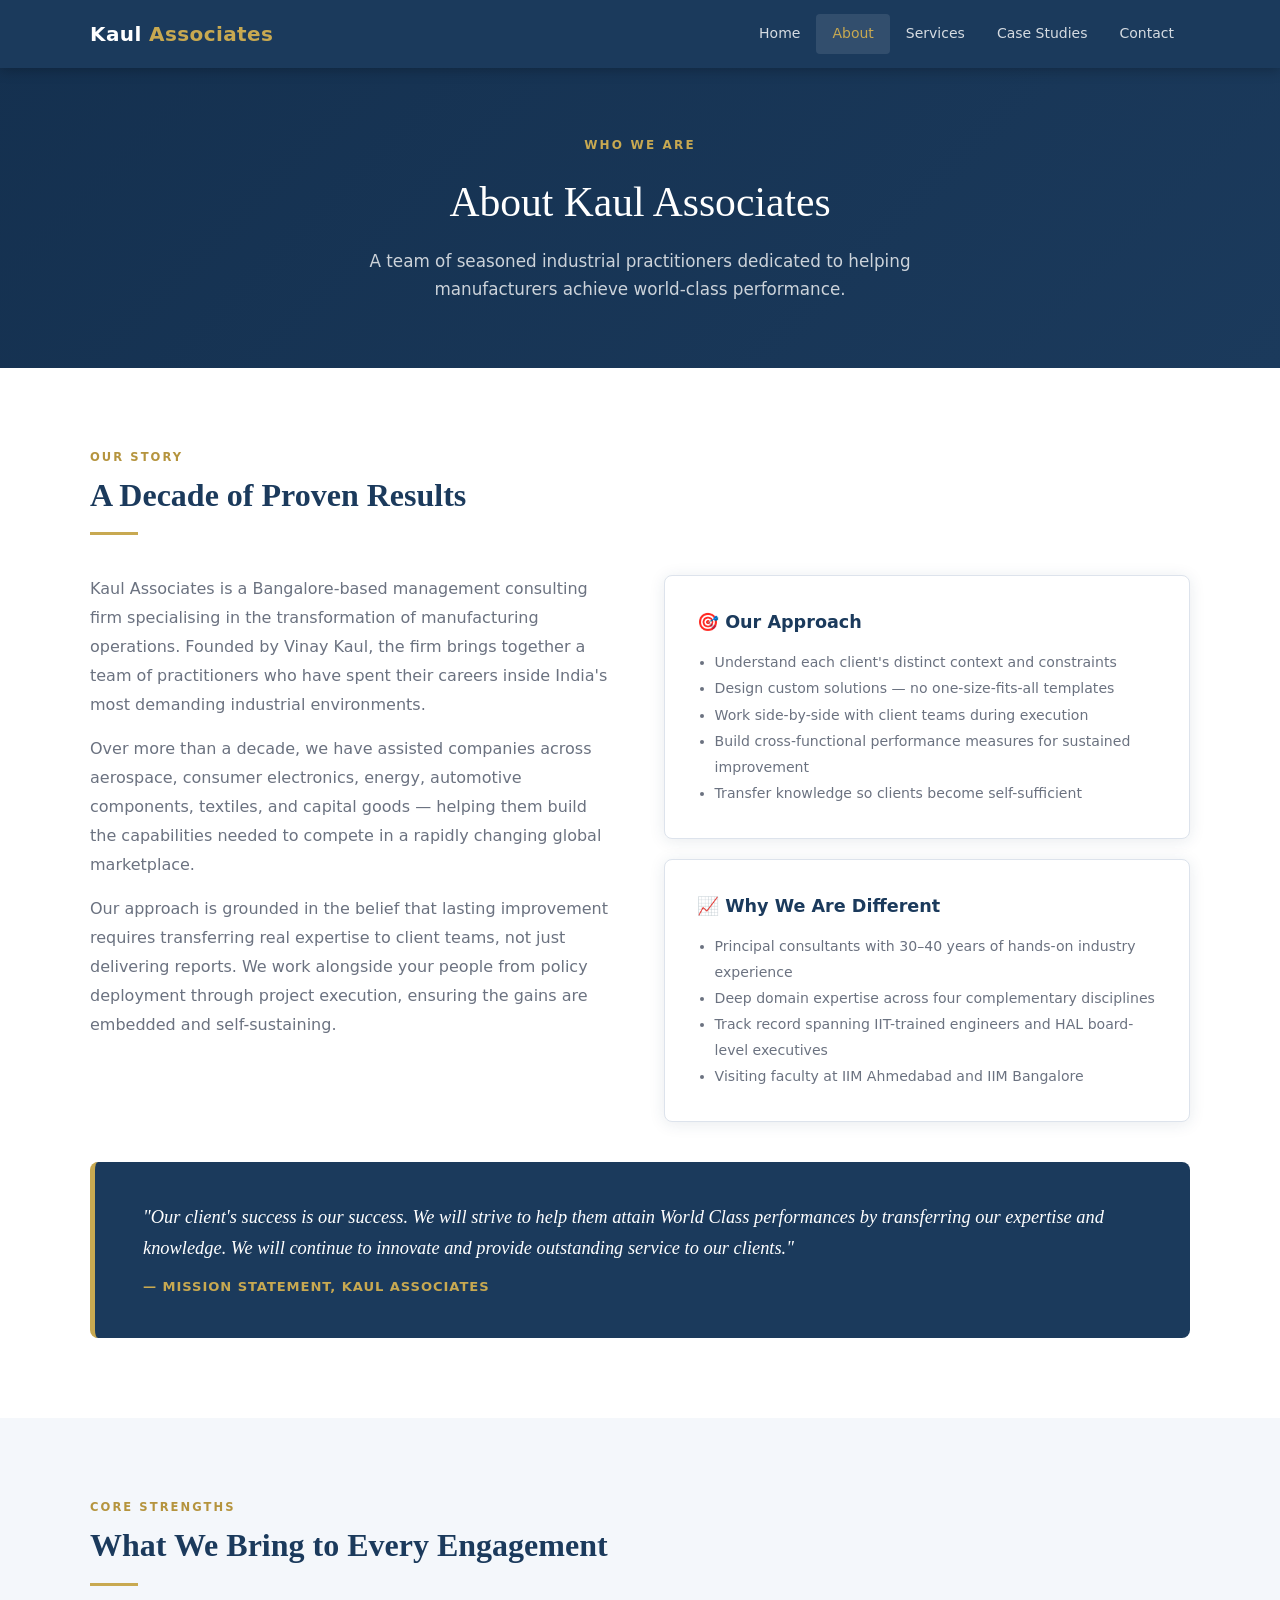
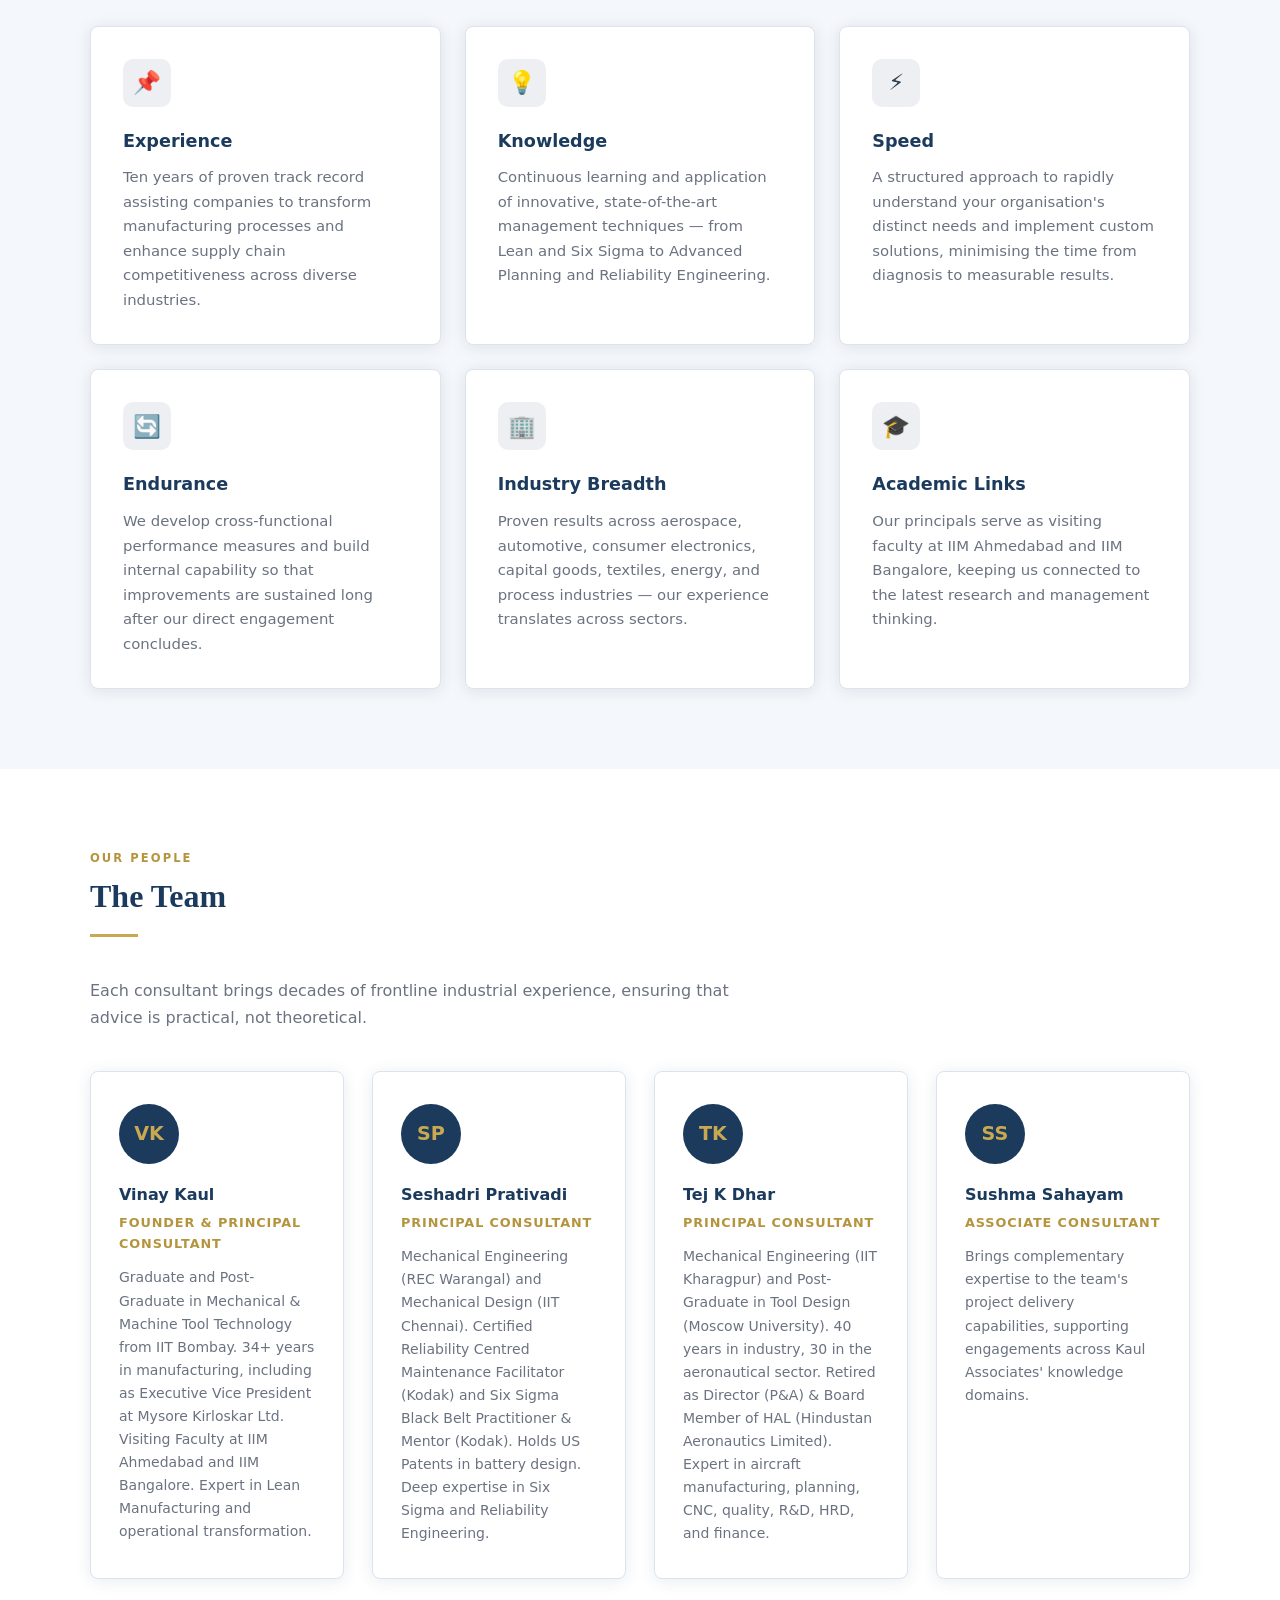
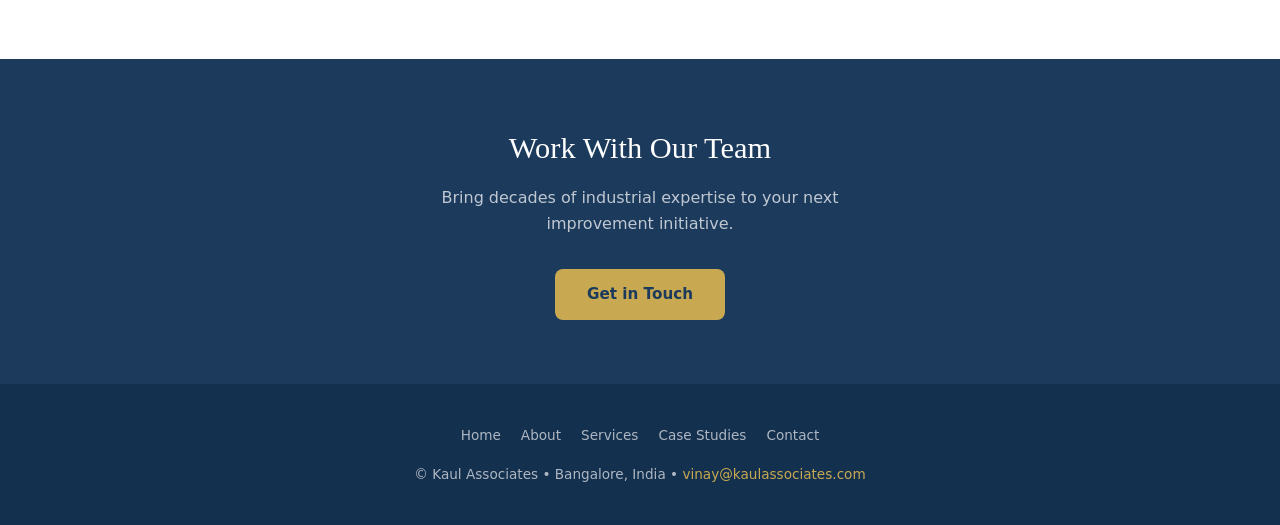
==== about.html @ b711126c "Initial" ====
<!DOCTYPE html>
<html lang="en">
<head>
  <meta charset="UTF-8" />
  <meta name="viewport" content="width=device-width, initial-scale=1.0" />
  <title>About – Kaul Associates</title>
  <link rel="stylesheet" href="style.css" />
</head>
<body>

<nav>
  <div class="nav-inner">
    <a class="nav-brand" href="index.html">Kaul <span>Associates</span></a>
    <button class="nav-toggle" onclick="this.nextElementSibling.classList.toggle('open')" aria-label="Menu">
      <span></span><span></span><span></span>
    </button>
    <ul class="nav-links">
      <li><a href="index.html">Home</a></li>
      <li><a href="about.html" class="active">About</a></li>
      <li><a href="services.html">Services</a></li>
      <li><a href="case-studies.html">Case Studies</a></li>
      <li><a href="contact.html">Contact</a></li>
    </ul>
  </div>
</nav>

<div class="page-header">
  <div class="page-header-inner">
    <p class="eyebrow">Who We Are</p>
    <h1>About Kaul Associates</h1>
    <p>A team of seasoned industrial practitioners dedicated to helping manufacturers achieve world-class performance.</p>
  </div>
</div>

<!-- Company Overview -->
<section class="section">
  <div class="container">
    <p class="section-label">Our Story</p>
    <h2 class="section-title">A Decade of Proven Results</h2>
    <div class="divider"></div>

    <div style="display:grid;grid-template-columns:1fr 1fr;gap:3rem;align-items:start;">
      <div>
        <p style="color:var(--muted);line-height:1.8;margin-bottom:1rem;">
          Kaul Associates is a Bangalore-based management consulting firm specialising in the transformation of manufacturing operations. Founded by Vinay Kaul, the firm brings together a team of practitioners who have spent their careers inside India's most demanding industrial environments.
        </p>
        <p style="color:var(--muted);line-height:1.8;margin-bottom:1rem;">
          Over more than a decade, we have assisted companies across aerospace, consumer electronics, energy, automotive components, textiles, and capital goods — helping them build the capabilities needed to compete in a rapidly changing global marketplace.
        </p>
        <p style="color:var(--muted);line-height:1.8;">
          Our approach is grounded in the belief that lasting improvement requires transferring real expertise to client teams, not just delivering reports. We work alongside your people from policy deployment through project execution, ensuring the gains are embedded and self-sustaining.
        </p>
      </div>
      <div>
        <div class="card" style="margin-bottom:1.25rem;">
          <h3>&#127919; Our Approach</h3>
          <ul>
            <li>Understand each client's distinct context and constraints</li>
            <li>Design custom solutions — no one-size-fits-all templates</li>
            <li>Work side-by-side with client teams during execution</li>
            <li>Build cross-functional performance measures for sustained improvement</li>
            <li>Transfer knowledge so clients become self-sufficient</li>
          </ul>
        </div>
        <div class="card">
          <h3>&#128200; Why We Are Different</h3>
          <ul>
            <li>Principal consultants with 30–40 years of hands-on industry experience</li>
            <li>Deep domain expertise across four complementary disciplines</li>
            <li>Track record spanning IIT-trained engineers and HAL board-level executives</li>
            <li>Visiting faculty at IIM Ahmedabad and IIM Bangalore</li>
          </ul>
        </div>
      </div>
    </div>

    <div class="mission-block">
      <p>"Our client's success is our success. We will strive to help them attain World Class performances by transferring our expertise and knowledge. We will continue to innovate and provide outstanding service to our clients."</p>
      <cite>— Mission Statement, Kaul Associates</cite>
    </div>
  </div>
</section>

<!-- Capabilities -->
<section class="section section-alt">
  <div class="container">
    <p class="section-label">Core Strengths</p>
    <h2 class="section-title">What We Bring to Every Engagement</h2>
    <div class="divider"></div>

    <div class="card-grid card-grid-3">
      <div class="card">
        <div class="card-icon">&#128204;</div>
        <h3>Experience</h3>
        <p>Ten years of proven track record assisting companies to transform manufacturing processes and enhance supply chain competitiveness across diverse industries.</p>
      </div>
      <div class="card">
        <div class="card-icon">&#128161;</div>
        <h3>Knowledge</h3>
        <p>Continuous learning and application of innovative, state-of-the-art management techniques — from Lean and Six Sigma to Advanced Planning and Reliability Engineering.</p>
      </div>
      <div class="card">
        <div class="card-icon">&#9889;</div>
        <h3>Speed</h3>
        <p>A structured approach to rapidly understand your organisation's distinct needs and implement custom solutions, minimising the time from diagnosis to measurable results.</p>
      </div>
      <div class="card">
        <div class="card-icon">&#128260;</div>
        <h3>Endurance</h3>
        <p>We develop cross-functional performance measures and build internal capability so that improvements are sustained long after our direct engagement concludes.</p>
      </div>
      <div class="card">
        <div class="card-icon">&#127970;</div>
        <h3>Industry Breadth</h3>
        <p>Proven results across aerospace, automotive, consumer electronics, capital goods, textiles, energy, and process industries — our experience translates across sectors.</p>
      </div>
      <div class="card">
        <div class="card-icon">&#127891;</div>
        <h3>Academic Links</h3>
        <p>Our principals serve as visiting faculty at IIM Ahmedabad and IIM Bangalore, keeping us connected to the latest research and management thinking.</p>
      </div>
    </div>
  </div>
</section>

<!-- Team -->
<section class="section">
  <div class="container">
    <p class="section-label">Our People</p>
    <h2 class="section-title">The Team</h2>
    <div class="divider"></div>
    <p class="section-intro">Each consultant brings decades of frontline industrial experience, ensuring that advice is practical, not theoretical.</p>

    <div class="team-grid">

      <div class="team-card">
        <div class="initials">VK</div>
        <h3>Vinay Kaul</h3>
        <p class="role">Founder &amp; Principal Consultant</p>
        <p>Graduate and Post-Graduate in Mechanical &amp; Machine Tool Technology from IIT Bombay. 34+ years in manufacturing, including as Executive Vice President at Mysore Kirloskar Ltd. Visiting Faculty at IIM Ahmedabad and IIM Bangalore. Expert in Lean Manufacturing and operational transformation.</p>
      </div>

      <div class="team-card">
        <div class="initials">SP</div>
        <h3>Seshadri Prativadi</h3>
        <p class="role">Principal Consultant</p>
        <p>Mechanical Engineering (REC Warangal) and Mechanical Design (IIT Chennai). Certified Reliability Centred Maintenance Facilitator (Kodak) and Six Sigma Black Belt Practitioner &amp; Mentor (Kodak). Holds US Patents in battery design. Deep expertise in Six Sigma and Reliability Engineering.</p>
      </div>

      <div class="team-card">
        <div class="initials">TK</div>
        <h3>Tej K Dhar</h3>
        <p class="role">Principal Consultant</p>
        <p>Mechanical Engineering (IIT Kharagpur) and Post-Graduate in Tool Design (Moscow University). 40 years in industry, 30 in the aeronautical sector. Retired as Director (P&A) &amp; Board Member of HAL (Hindustan Aeronautics Limited). Expert in aircraft manufacturing, planning, CNC, quality, R&D, HRD, and finance.</p>
      </div>

      <div class="team-card">
        <div class="initials">SS</div>
        <h3>Sushma Sahayam</h3>
        <p class="role">Associate Consultant</p>
        <p>Brings complementary expertise to the team's project delivery capabilities, supporting engagements across Kaul Associates' knowledge domains.</p>
      </div>

    </div>
  </div>
</section>

<!-- CTA -->
<section style="background:var(--navy);padding:4rem 2rem;text-align:center;">
  <div class="container">
    <h2 style="font-family:var(--serif);font-size:1.9rem;color:var(--white);font-weight:400;margin-bottom:.75rem;">Work With Our Team</h2>
    <p style="color:rgba(255,255,255,.72);font-size:1rem;max-width:480px;margin:0 auto 2rem;">Bring decades of industrial expertise to your next improvement initiative.</p>
    <a class="btn-primary" href="contact.html">Get in Touch</a>
  </div>
</section>

<footer>
  <ul class="footer-links">
    <li><a href="index.html">Home</a></li>
    <li><a href="about.html">About</a></li>
    <li><a href="services.html">Services</a></li>
    <li><a href="case-studies.html">Case Studies</a></li>
    <li><a href="contact.html">Contact</a></li>
  </ul>
  <p>&copy; Kaul Associates &bull; Bangalore, India &bull; <a href="mailto:vinay@kaulassociates.com">vinay@kaulassociates.com</a></p>
</footer>

</body>
</html>
---- style.css ----
/* ============================================================
   Kaul Associates – Shared Stylesheet
   ============================================================ */

*, *::before, *::after { box-sizing: border-box; margin: 0; padding: 0; }

:root {
  --navy:   #1B3A5C;
  --navy2:  #14304F;
  --gold:   #C8A951;
  --gold2:  #B5943E;
  --light:  #F4F7FB;
  --white:  #FFFFFF;
  --text:   #2C3E50;
  --muted:  #6B7280;
  --border: #DDE3EC;
  --radius: 8px;
  --shadow: 0 2px 16px rgba(27,58,92,.10);
  --font:   'Segoe UI', system-ui, -apple-system, sans-serif;
  --serif:  Georgia, 'Times New Roman', serif;
  --max:    1100px;
  --nav-h:  68px;
}

html { scroll-behavior: smooth; }

body {
  font-family: var(--font);
  color: var(--text);
  background: var(--white);
  line-height: 1.65;
  font-size: 16px;
}

/* ── Navigation ── */
nav {
  position: fixed; top: 0; left: 0; right: 0; z-index: 999;
  height: var(--nav-h);
  background: var(--navy);
  display: flex; align-items: center;
  padding: 0 2rem;
  box-shadow: 0 2px 12px rgba(0,0,0,.25);
}

.nav-inner {
  width: 100%; max-width: var(--max);
  margin: 0 auto;
  display: flex; align-items: center; justify-content: space-between;
}

.nav-brand {
  color: var(--white);
  font-size: 1.25rem;
  font-weight: 700;
  letter-spacing: .02em;
  text-decoration: none;
}

.nav-brand span { color: var(--gold); }

.nav-links {
  display: flex; gap: 0; list-style: none;
}

.nav-links a {
  display: block;
  padding: .5rem 1rem;
  color: rgba(255,255,255,.82);
  text-decoration: none;
  font-size: .875rem;
  font-weight: 500;
  border-radius: 4px;
  transition: color .15s, background .15s;
}

.nav-links a:hover,
.nav-links a.active {
  color: var(--white);
  background: rgba(255,255,255,.10);
}

.nav-links a.active { color: var(--gold); }

/* hamburger – mobile only */
.nav-toggle { display: none; background: none; border: none; cursor: pointer; padding: 4px; }
.nav-toggle span {
  display: block; width: 22px; height: 2px;
  background: var(--white); margin: 5px 0;
  transition: .2s;
}

/* ── Hero ── */
.hero {
  padding-top: var(--nav-h);
  background: linear-gradient(135deg, var(--navy2) 0%, var(--navy) 60%, #1f4a78 100%);
  color: var(--white);
  text-align: center;
}

.hero-inner {
  max-width: var(--max);
  margin: 0 auto;
  padding: 6rem 2rem 5rem;
}

.hero-eyebrow {
  font-size: .8rem;
  letter-spacing: .18em;
  text-transform: uppercase;
  color: var(--gold);
  font-weight: 600;
  margin-bottom: 1rem;
}

.hero h1 {
  font-family: var(--serif);
  font-size: clamp(2rem, 5vw, 3.2rem);
  font-weight: 400;
  line-height: 1.25;
  margin-bottom: 1.25rem;
  max-width: 760px;
  margin-left: auto; margin-right: auto;
}

.hero p {
  font-size: 1.1rem;
  color: rgba(255,255,255,.80);
  max-width: 600px;
  margin: 0 auto 2.5rem;
}

.btn-primary {
  display: inline-block;
  background: var(--gold);
  color: var(--navy);
  padding: .8rem 2rem;
  border-radius: var(--radius);
  font-weight: 700;
  text-decoration: none;
  font-size: .95rem;
  transition: background .15s, transform .1s;
}
.btn-primary:hover { background: var(--gold2); transform: translateY(-1px); }

.btn-outline {
  display: inline-block;
  border: 2px solid rgba(255,255,255,.55);
  color: var(--white);
  padding: .8rem 2rem;
  border-radius: var(--radius);
  font-weight: 600;
  text-decoration: none;
  font-size: .95rem;
  margin-left: .75rem;
  transition: border-color .15s, background .15s;
}
.btn-outline:hover { border-color: var(--white); background: rgba(255,255,255,.08); }

/* ── Page header (non-home pages) ── */
.page-header {
  padding-top: var(--nav-h);
  background: linear-gradient(135deg, var(--navy2) 0%, var(--navy) 100%);
  color: var(--white);
  text-align: center;
  padding-bottom: 3rem;
}

.page-header-inner {
  max-width: var(--max);
  margin: 0 auto;
  padding: 3.5rem 2rem 1rem;
}

.page-header .eyebrow {
  font-size: .75rem;
  letter-spacing: .18em;
  text-transform: uppercase;
  color: var(--gold);
  font-weight: 600;
  margin-bottom: .75rem;
}

.page-header h1 {
  font-family: var(--serif);
  font-size: clamp(1.75rem, 4vw, 2.6rem);
  font-weight: 400;
}

.page-header p {
  color: rgba(255,255,255,.78);
  margin-top: .75rem;
  font-size: 1.05rem;
  max-width: 560px;
  margin-left: auto; margin-right: auto;
}

/* ── Section wrapper ── */
.section { padding: 5rem 2rem; }
.section-alt { background: var(--light); }

.container {
  max-width: var(--max);
  margin: 0 auto;
}

.section-label {
  font-size: .72rem;
  letter-spacing: .18em;
  text-transform: uppercase;
  color: var(--gold2);
  font-weight: 700;
  margin-bottom: .5rem;
}

.section-title {
  font-family: var(--serif);
  font-size: clamp(1.5rem, 3.5vw, 2rem);
  color: var(--navy);
  line-height: 1.3;
  margin-bottom: 1rem;
}

.section-intro {
  color: var(--muted);
  font-size: 1rem;
  max-width: 640px;
  line-height: 1.7;
}

.divider {
  width: 48px; height: 3px;
  background: var(--gold);
  margin: 1rem 0 2.5rem;
}

/* ── Cards ── */
.card-grid {
  display: grid;
  gap: 1.5rem;
  margin-top: 2.5rem;
}

.card-grid-3 { grid-template-columns: repeat(auto-fit, minmax(280px, 1fr)); }
.card-grid-2 { grid-template-columns: repeat(auto-fit, minmax(320px, 1fr)); }

.card {
  background: var(--white);
  border: 1px solid var(--border);
  border-radius: var(--radius);
  padding: 2rem;
  box-shadow: var(--shadow);
  transition: box-shadow .2s, transform .2s;
}

.card:hover { box-shadow: 0 6px 28px rgba(27,58,92,.16); transform: translateY(-3px); }

.card-icon {
  width: 48px; height: 48px;
  background: rgba(27,58,92,.08);
  border-radius: 10px;
  display: flex; align-items: center; justify-content: center;
  margin-bottom: 1.25rem;
  font-size: 1.4rem;
}

.card h3 {
  color: var(--navy);
  font-size: 1.1rem;
  font-weight: 700;
  margin-bottom: .6rem;
}

.card p { color: var(--muted); font-size: .93rem; line-height: 1.65; }

.card ul {
  margin-top: .75rem;
  padding-left: 1.1rem;
  color: var(--muted);
  font-size: .88rem;
  line-height: 1.85;
}

/* ── Stat strip ── */
.stat-strip {
  background: var(--navy);
  color: var(--white);
  padding: 3.5rem 2rem;
  text-align: center;
}

.stat-grid {
  max-width: var(--max);
  margin: 0 auto;
  display: grid;
  grid-template-columns: repeat(auto-fit, minmax(180px, 1fr));
  gap: 2rem;
}

.stat-item .number {
  font-family: var(--serif);
  font-size: 2.8rem;
  color: var(--gold);
  line-height: 1;
}

.stat-item .label {
  font-size: .85rem;
  color: rgba(255,255,255,.70);
  margin-top: .4rem;
  letter-spacing: .04em;
}

/* ── Team cards ── */
.team-grid {
  display: grid;
  grid-template-columns: repeat(auto-fit, minmax(240px, 1fr));
  gap: 1.75rem;
  margin-top: 2.5rem;
}

.team-card {
  background: var(--white);
  border: 1px solid var(--border);
  border-radius: var(--radius);
  padding: 2rem 1.75rem;
  box-shadow: var(--shadow);
}

.team-card .initials {
  width: 60px; height: 60px;
  background: var(--navy);
  color: var(--gold);
  border-radius: 50%;
  display: flex; align-items: center; justify-content: center;
  font-weight: 700; font-size: 1.2rem;
  margin-bottom: 1.1rem;
}

.team-card h3 { color: var(--navy); font-size: 1rem; font-weight: 700; }

.team-card .role {
  color: var(--gold2);
  font-size: .8rem;
  font-weight: 600;
  text-transform: uppercase;
  letter-spacing: .07em;
  margin: .25rem 0 .75rem;
}

.team-card p { color: var(--muted); font-size: .875rem; line-height: 1.65; }

/* ── Client table / list ── */
.client-table {
  width: 100%;
  border-collapse: collapse;
  margin-top: 2rem;
  font-size: .92rem;
}

.client-table th {
  background: var(--navy);
  color: var(--white);
  padding: .85rem 1.1rem;
  text-align: left;
  font-weight: 600;
  font-size: .82rem;
  letter-spacing: .05em;
  text-transform: uppercase;
}

.client-table td {
  padding: .85rem 1.1rem;
  border-bottom: 1px solid var(--border);
  color: var(--text);
  vertical-align: top;
}

.client-table tr:last-child td { border-bottom: none; }

.client-table tr:nth-child(even) td { background: var(--light); }

.tag {
  display: inline-block;
  background: rgba(27,58,92,.08);
  color: var(--navy);
  border-radius: 4px;
  padding: .2rem .55rem;
  font-size: .75rem;
  font-weight: 600;
  margin: .15rem .15rem 0 0;
}

/* ── Contact ── */
.contact-grid {
  display: grid;
  grid-template-columns: 1fr 1fr;
  gap: 3rem;
  margin-top: 2.5rem;
}

.contact-info h3 {
  color: var(--navy);
  font-size: 1.05rem;
  margin-bottom: 1.25rem;
}

.contact-item {
  display: flex;
  gap: .9rem;
  margin-bottom: 1.25rem;
  align-items: flex-start;
}

.contact-item .ci-icon {
  font-size: 1.25rem;
  color: var(--gold);
  flex-shrink: 0;
  margin-top: .1rem;
}

.contact-item p { font-size: .93rem; color: var(--muted); line-height: 1.6; }
.contact-item strong { color: var(--text); display: block; margin-bottom: .15rem; }

.form-group { margin-bottom: 1.25rem; }

.form-group label {
  display: block;
  font-size: .82rem;
  font-weight: 600;
  color: var(--navy);
  margin-bottom: .4rem;
  letter-spacing: .04em;
}

.form-group input,
.form-group textarea,
.form-group select {
  width: 100%;
  padding: .75rem 1rem;
  border: 1px solid var(--border);
  border-radius: var(--radius);
  font-family: var(--font);
  font-size: .95rem;
  color: var(--text);
  transition: border-color .15s, box-shadow .15s;
  background: var(--white);
}

.form-group input:focus,
.form-group textarea:focus,
.form-group select:focus {
  outline: none;
  border-color: var(--navy);
  box-shadow: 0 0 0 3px rgba(27,58,92,.12);
}

.form-group textarea { resize: vertical; min-height: 130px; }

.btn-submit {
  background: var(--navy);
  color: var(--white);
  padding: .85rem 2.25rem;
  border: none;
  border-radius: var(--radius);
  font-weight: 700;
  font-size: .95rem;
  cursor: pointer;
  transition: background .15s, transform .1s;
  font-family: var(--font);
}

.btn-submit:hover { background: var(--navy2); transform: translateY(-1px); }

/* ── Mission quote ── */
.mission-block {
  background: var(--navy);
  border-left: 5px solid var(--gold);
  padding: 2.5rem 2.5rem 2.5rem 3rem;
  border-radius: var(--radius);
  margin-top: 2.5rem;
}

.mission-block p {
  font-family: var(--serif);
  font-size: 1.15rem;
  color: var(--white);
  line-height: 1.7;
  font-style: italic;
}

.mission-block cite {
  display: block;
  margin-top: .75rem;
  font-size: .82rem;
  color: var(--gold);
  font-style: normal;
  letter-spacing: .07em;
  text-transform: uppercase;
  font-weight: 600;
}

/* ── Footer ── */
footer {
  background: var(--navy2);
  color: rgba(255,255,255,.65);
  text-align: center;
  padding: 2.5rem 2rem;
  font-size: .85rem;
}

footer a { color: var(--gold); text-decoration: none; }
footer a:hover { color: var(--white); }

footer .footer-links {
  list-style: none;
  display: flex; flex-wrap: wrap;
  justify-content: center;
  gap: .25rem 1.25rem;
  margin-bottom: 1rem;
}

footer .footer-links a { color: rgba(255,255,255,.65); }
footer .footer-links a:hover { color: var(--white); }

/* ── Responsive ── */
@media (max-width: 768px) {
  .nav-links {
    display: none;
    flex-direction: column;
    position: absolute;
    top: var(--nav-h); left: 0; right: 0;
    background: var(--navy);
    padding: 1rem;
    box-shadow: 0 8px 24px rgba(0,0,0,.25);
  }
  .nav-links.open { display: flex; }
  .nav-toggle { display: block; }

  .contact-grid { grid-template-columns: 1fr; }
  .card-grid-3, .card-grid-2 { grid-template-columns: 1fr; }
  .team-grid { grid-template-columns: 1fr 1fr; }

  .hero h1 { font-size: 1.9rem; }
  .btn-outline { margin: .75rem 0 0; }
}

@media (max-width: 480px) {
  .team-grid { grid-template-columns: 1fr; }
  .client-table { font-size: .82rem; }
  .client-table th, .client-table td { padding: .65rem .75rem; }
}
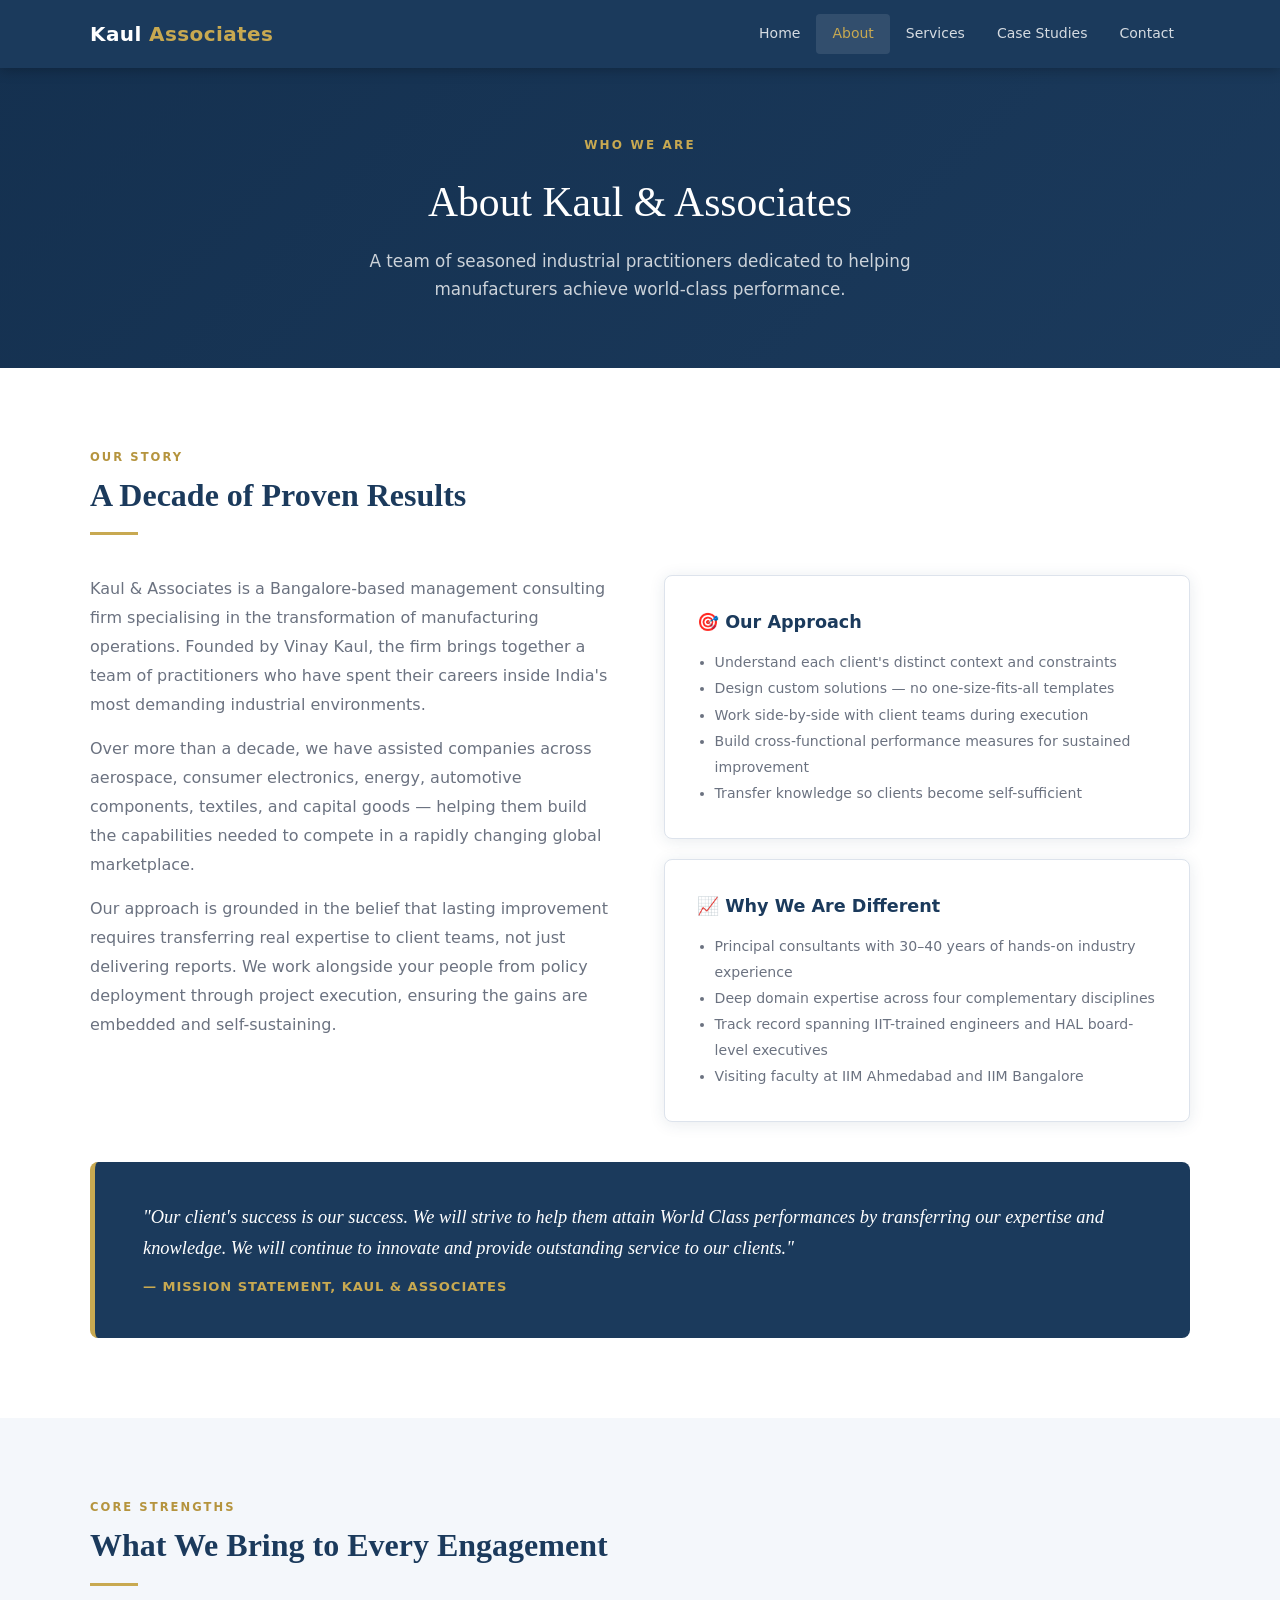
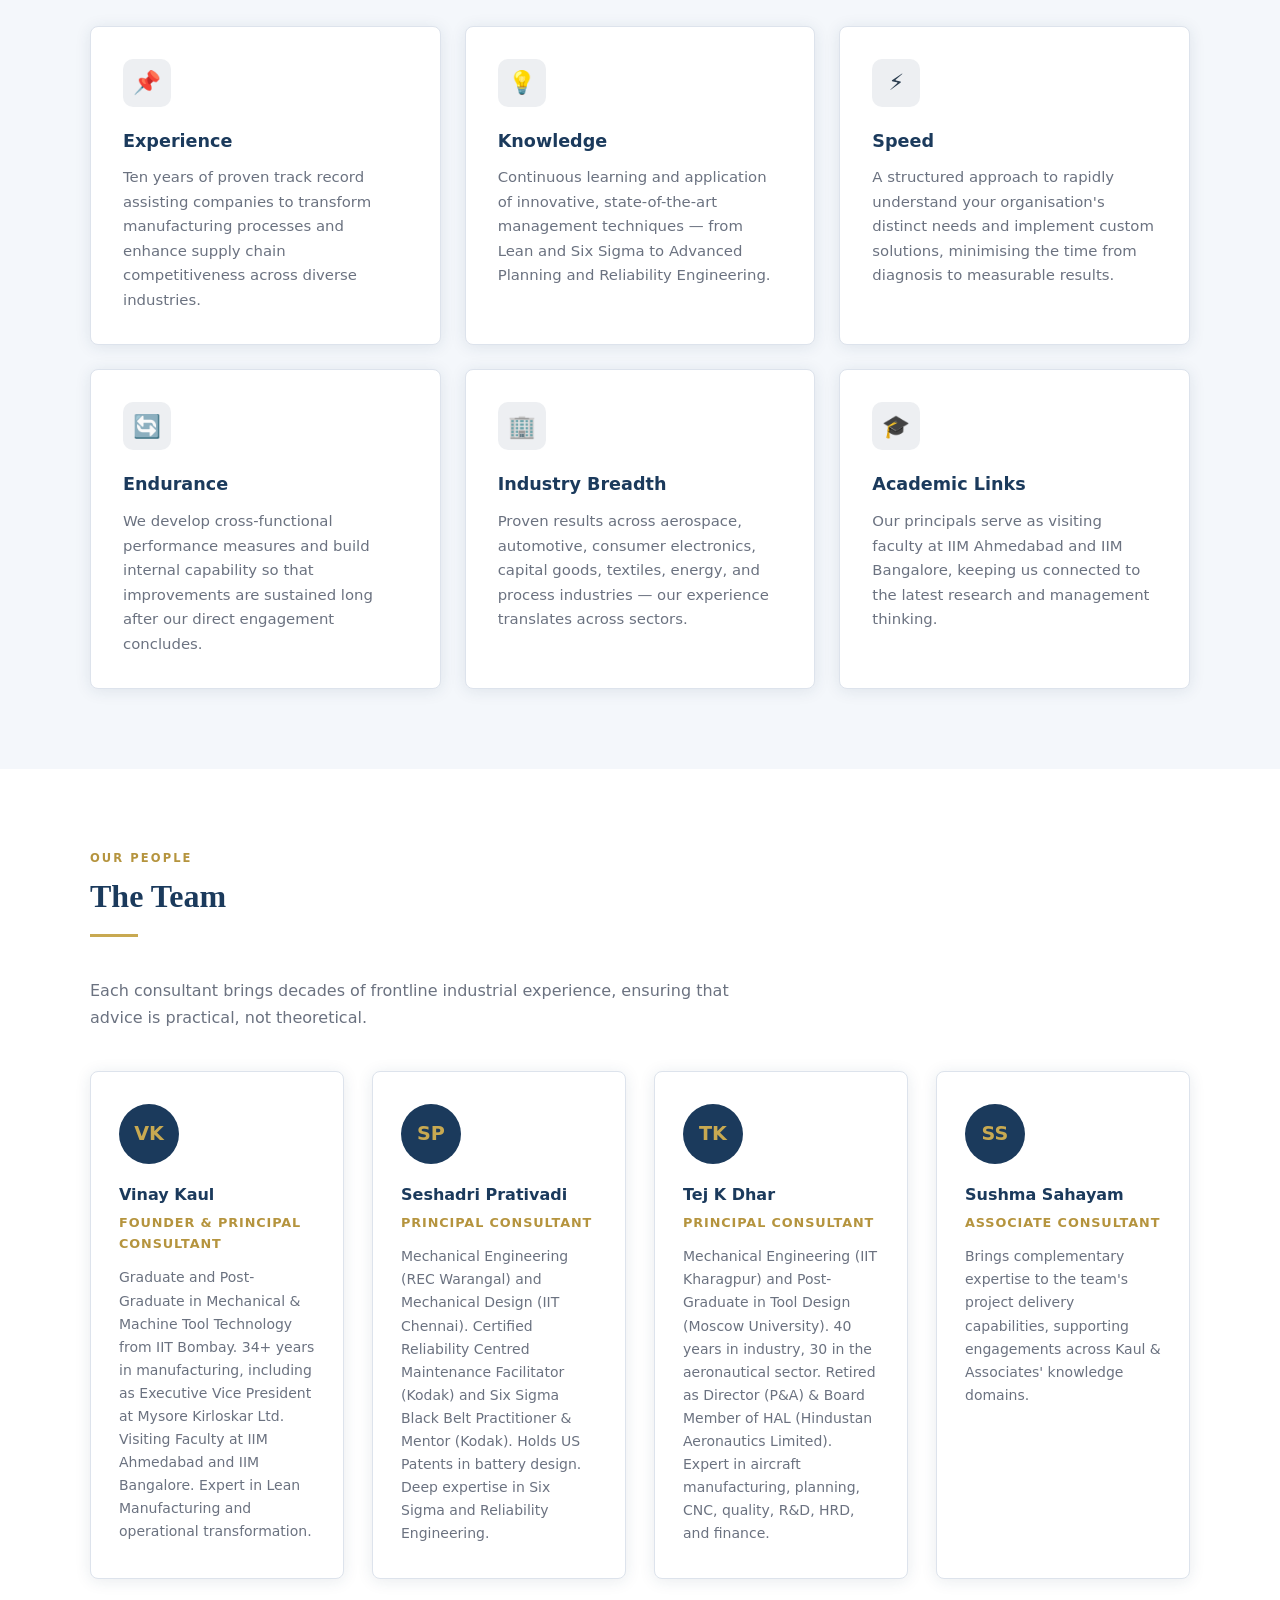
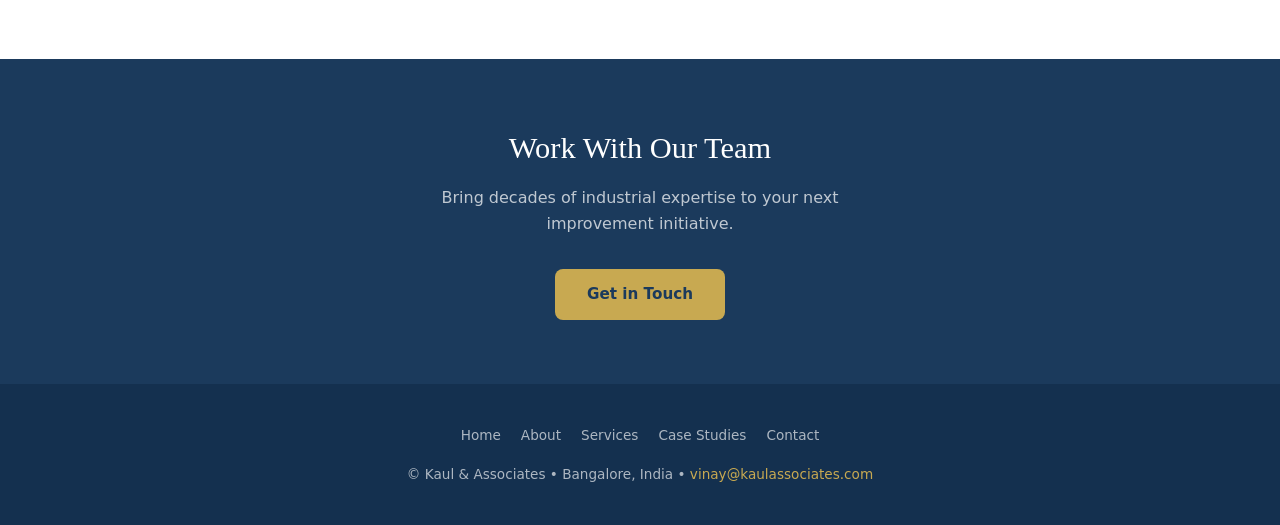
==== commit 7585383f: "Added &" ====
--- a/about.html
+++ b/about.html
@@ -3,7 +3,7 @@
 <head>
   <meta charset="UTF-8" />
   <meta name="viewport" content="width=device-width, initial-scale=1.0" />
-  <title>About – Kaul Associates</title>
+  <title>About – Kaul & Associates</title>
   <link rel="stylesheet" href="style.css" />
 </head>
 <body>
@@ -27,7 +27,7 @@
 <div class="page-header">
   <div class="page-header-inner">
     <p class="eyebrow">Who We Are</p>
-    <h1>About Kaul Associates</h1>
+    <h1>About Kaul & Associates</h1>
     <p>A team of seasoned industrial practitioners dedicated to helping manufacturers achieve world-class performance.</p>
   </div>
 </div>
@@ -42,7 +42,7 @@
     <div style="display:grid;grid-template-columns:1fr 1fr;gap:3rem;align-items:start;">
       <div>
         <p style="color:var(--muted);line-height:1.8;margin-bottom:1rem;">
-          Kaul Associates is a Bangalore-based management consulting firm specialising in the transformation of manufacturing operations. Founded by Vinay Kaul, the firm brings together a team of practitioners who have spent their careers inside India's most demanding industrial environments.
+          Kaul & Associates is a Bangalore-based management consulting firm specialising in the transformation of manufacturing operations. Founded by Vinay Kaul, the firm brings together a team of practitioners who have spent their careers inside India's most demanding industrial environments.
         </p>
         <p style="color:var(--muted);line-height:1.8;margin-bottom:1rem;">
           Over more than a decade, we have assisted companies across aerospace, consumer electronics, energy, automotive components, textiles, and capital goods — helping them build the capabilities needed to compete in a rapidly changing global marketplace.
@@ -76,7 +76,7 @@
 
     <div class="mission-block">
       <p>"Our client's success is our success. We will strive to help them attain World Class performances by transferring our expertise and knowledge. We will continue to innovate and provide outstanding service to our clients."</p>
-      <cite>— Mission Statement, Kaul Associates</cite>
+      <cite>— Mission Statement, Kaul & Associates</cite>
     </div>
   </div>
 </section>
@@ -158,7 +158,7 @@
         <div class="initials">SS</div>
         <h3>Sushma Sahayam</h3>
         <p class="role">Associate Consultant</p>
-        <p>Brings complementary expertise to the team's project delivery capabilities, supporting engagements across Kaul Associates' knowledge domains.</p>
+        <p>Brings complementary expertise to the team's project delivery capabilities, supporting engagements across Kaul & Associates' knowledge domains.</p>
       </div>
 
     </div>
@@ -182,7 +182,7 @@
     <li><a href="case-studies.html">Case Studies</a></li>
     <li><a href="contact.html">Contact</a></li>
   </ul>
-  <p>&copy; Kaul Associates &bull; Bangalore, India &bull; <a href="mailto:vinay@kaulassociates.com">vinay@kaulassociates.com</a></p>
+  <p>&copy; Kaul & Associates &bull; Bangalore, India &bull; <a href="mailto:vinay@kaulassociates.com">vinay@kaulassociates.com</a></p>
 </footer>
 
 </body>
--- a/style.css
+++ b/style.css
@@ -1,5 +1,5 @@
 /* ============================================================
-   Kaul Associates – Shared Stylesheet
+   Kaul & Associates – Shared Stylesheet
    ============================================================ */
 
 *, *::before, *::after { box-sizing: border-box; margin: 0; padding: 0; }
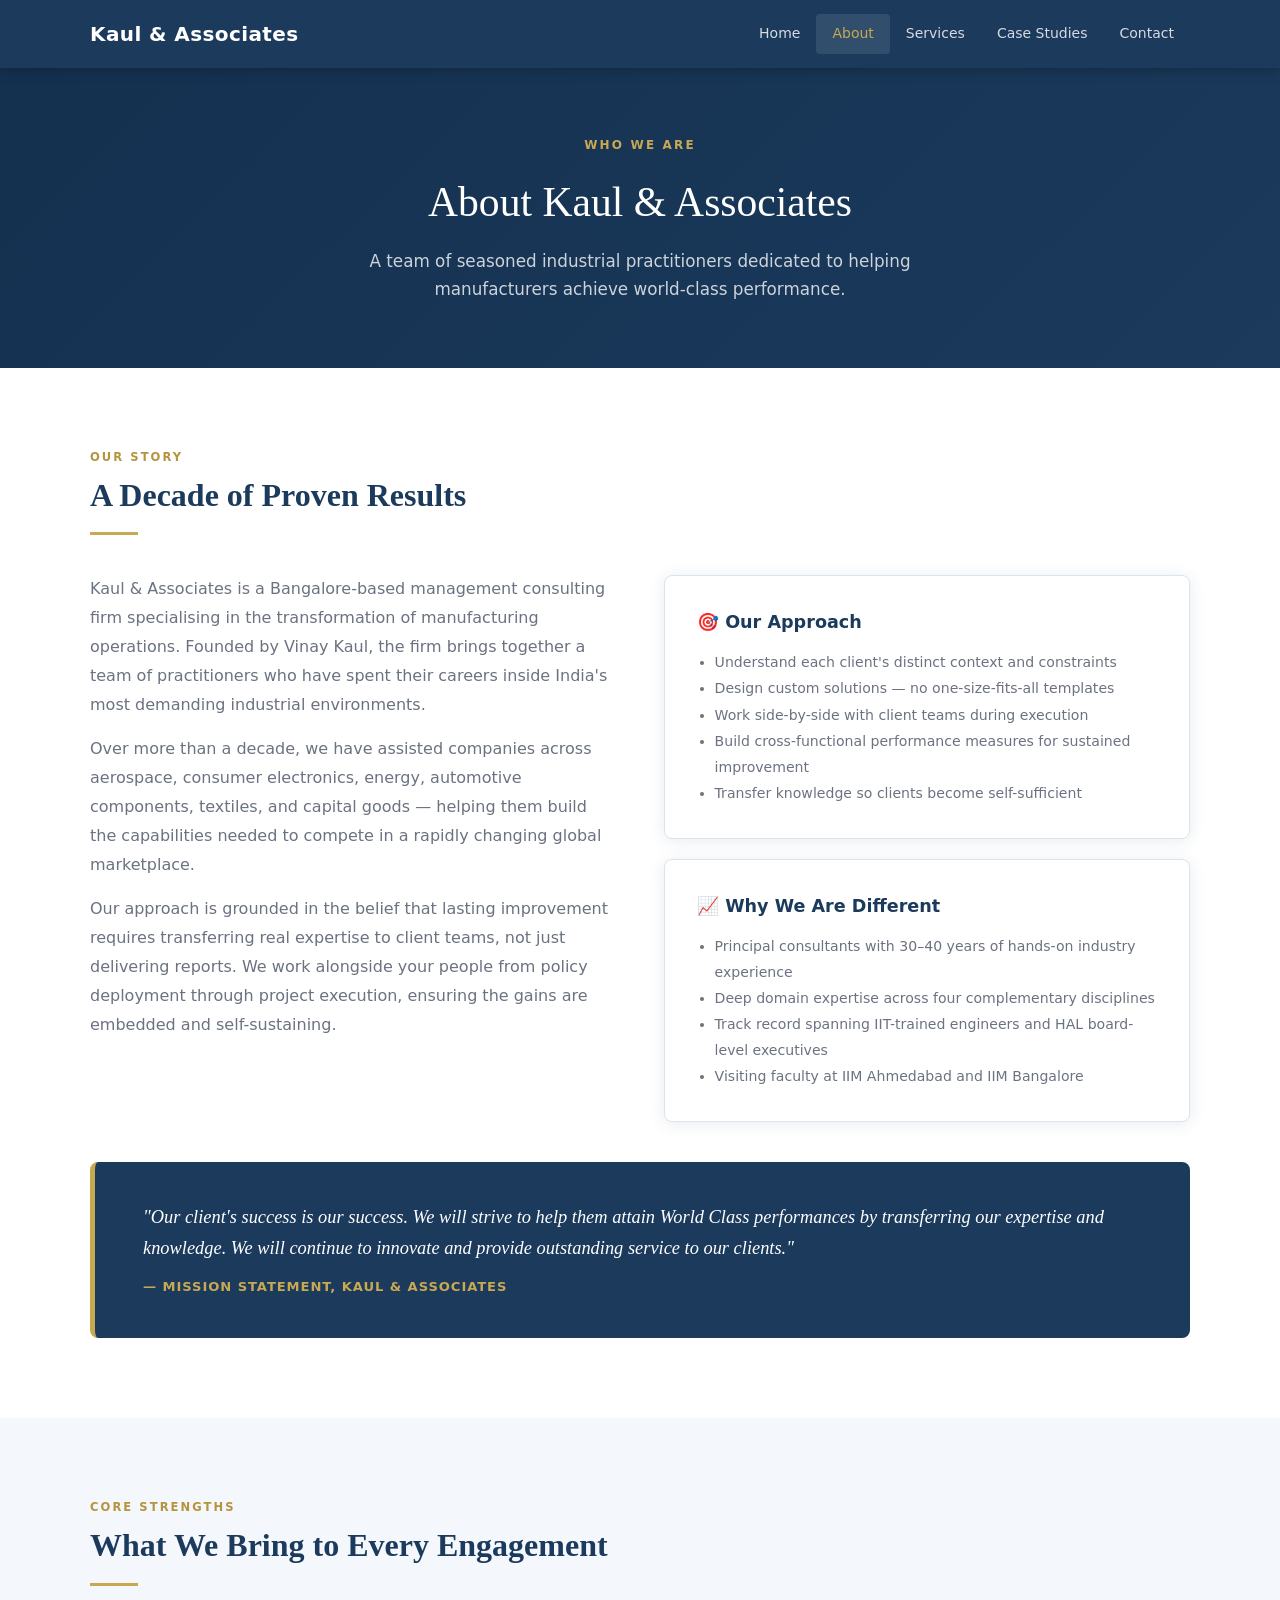
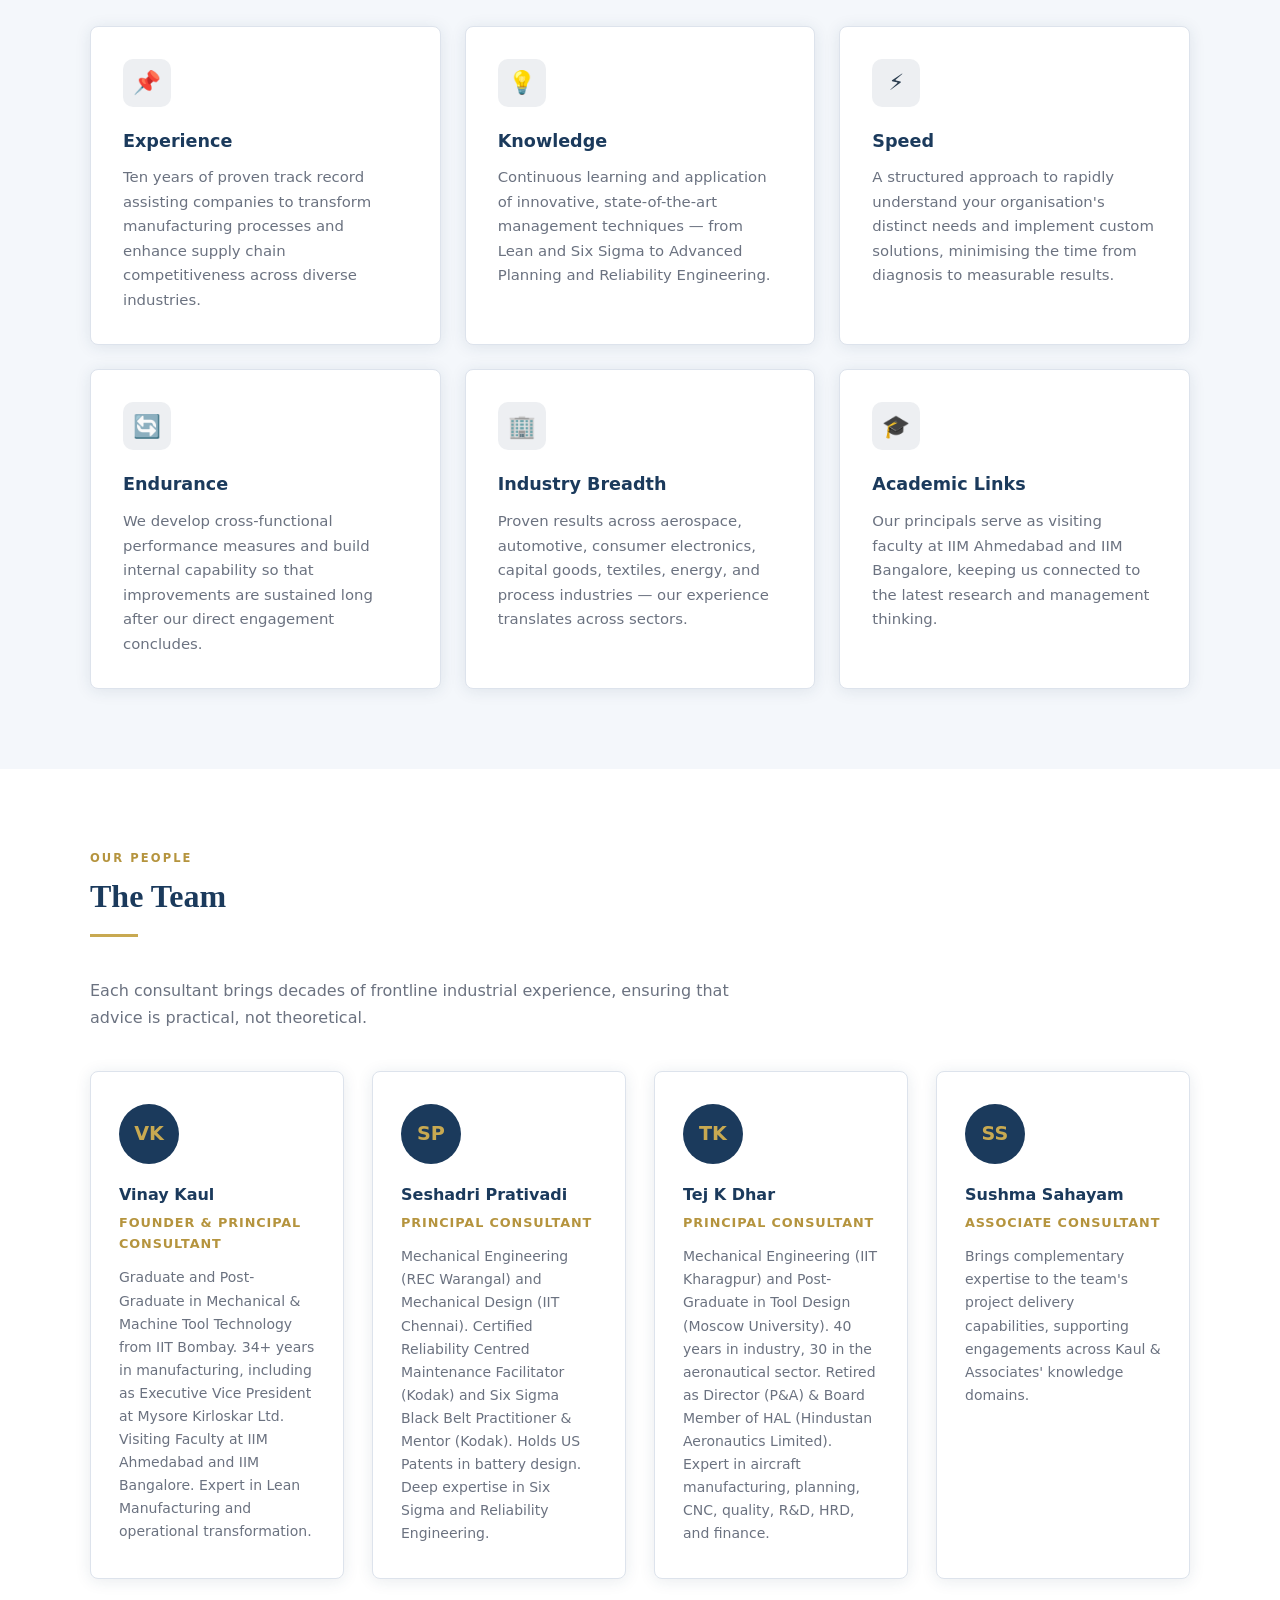
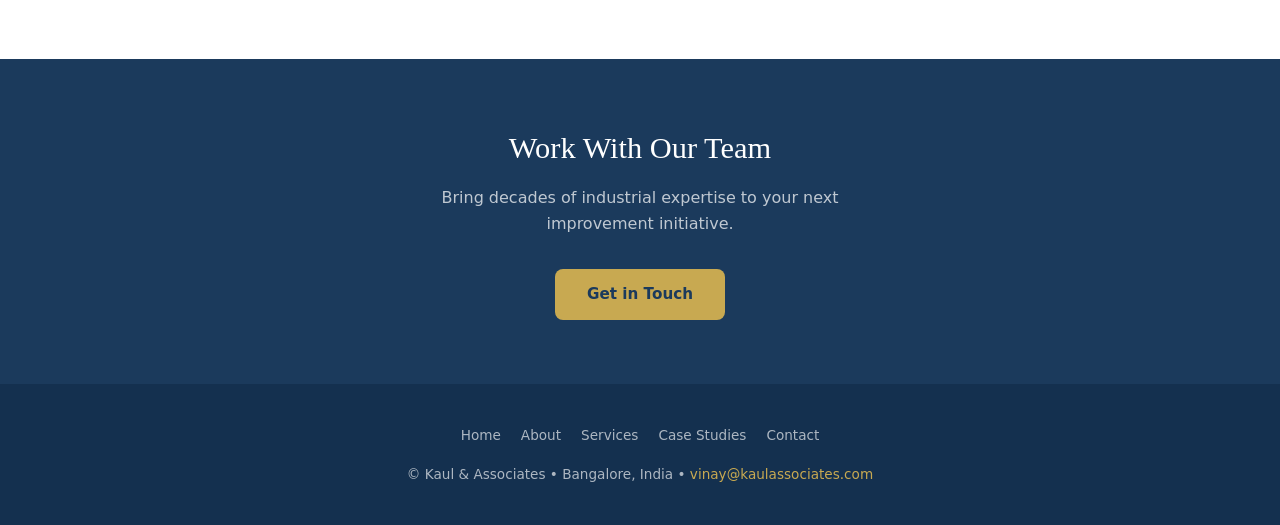
==== commit a6cd74fd: "Updated name in Header" ====
--- a/about.html
+++ b/about.html
@@ -10,7 +10,7 @@
 
 <nav>
   <div class="nav-inner">
-    <a class="nav-brand" href="index.html">Kaul <span>Associates</span></a>
+    <a class="nav-brand" href="index.html">Kaul & Associates</a>
     <button class="nav-toggle" onclick="this.nextElementSibling.classList.toggle('open')" aria-label="Menu">
       <span></span><span></span><span></span>
     </button>
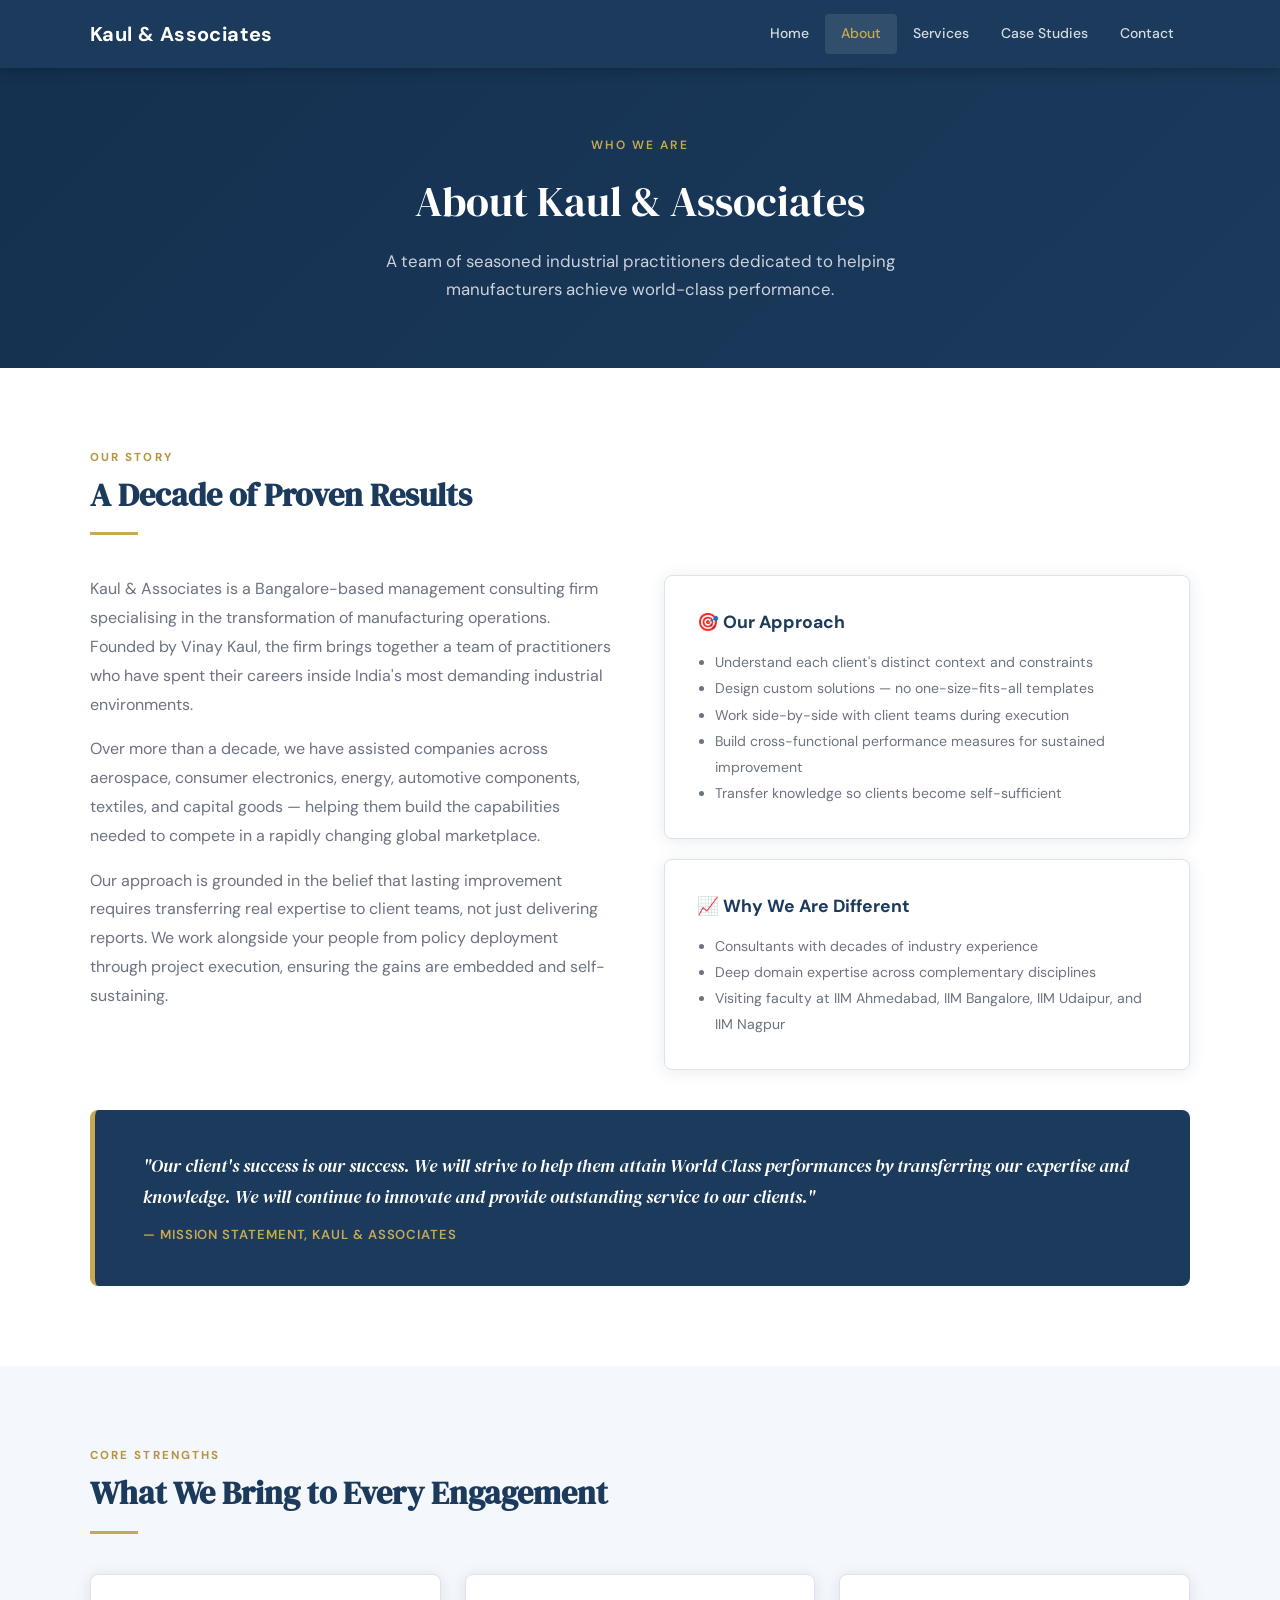
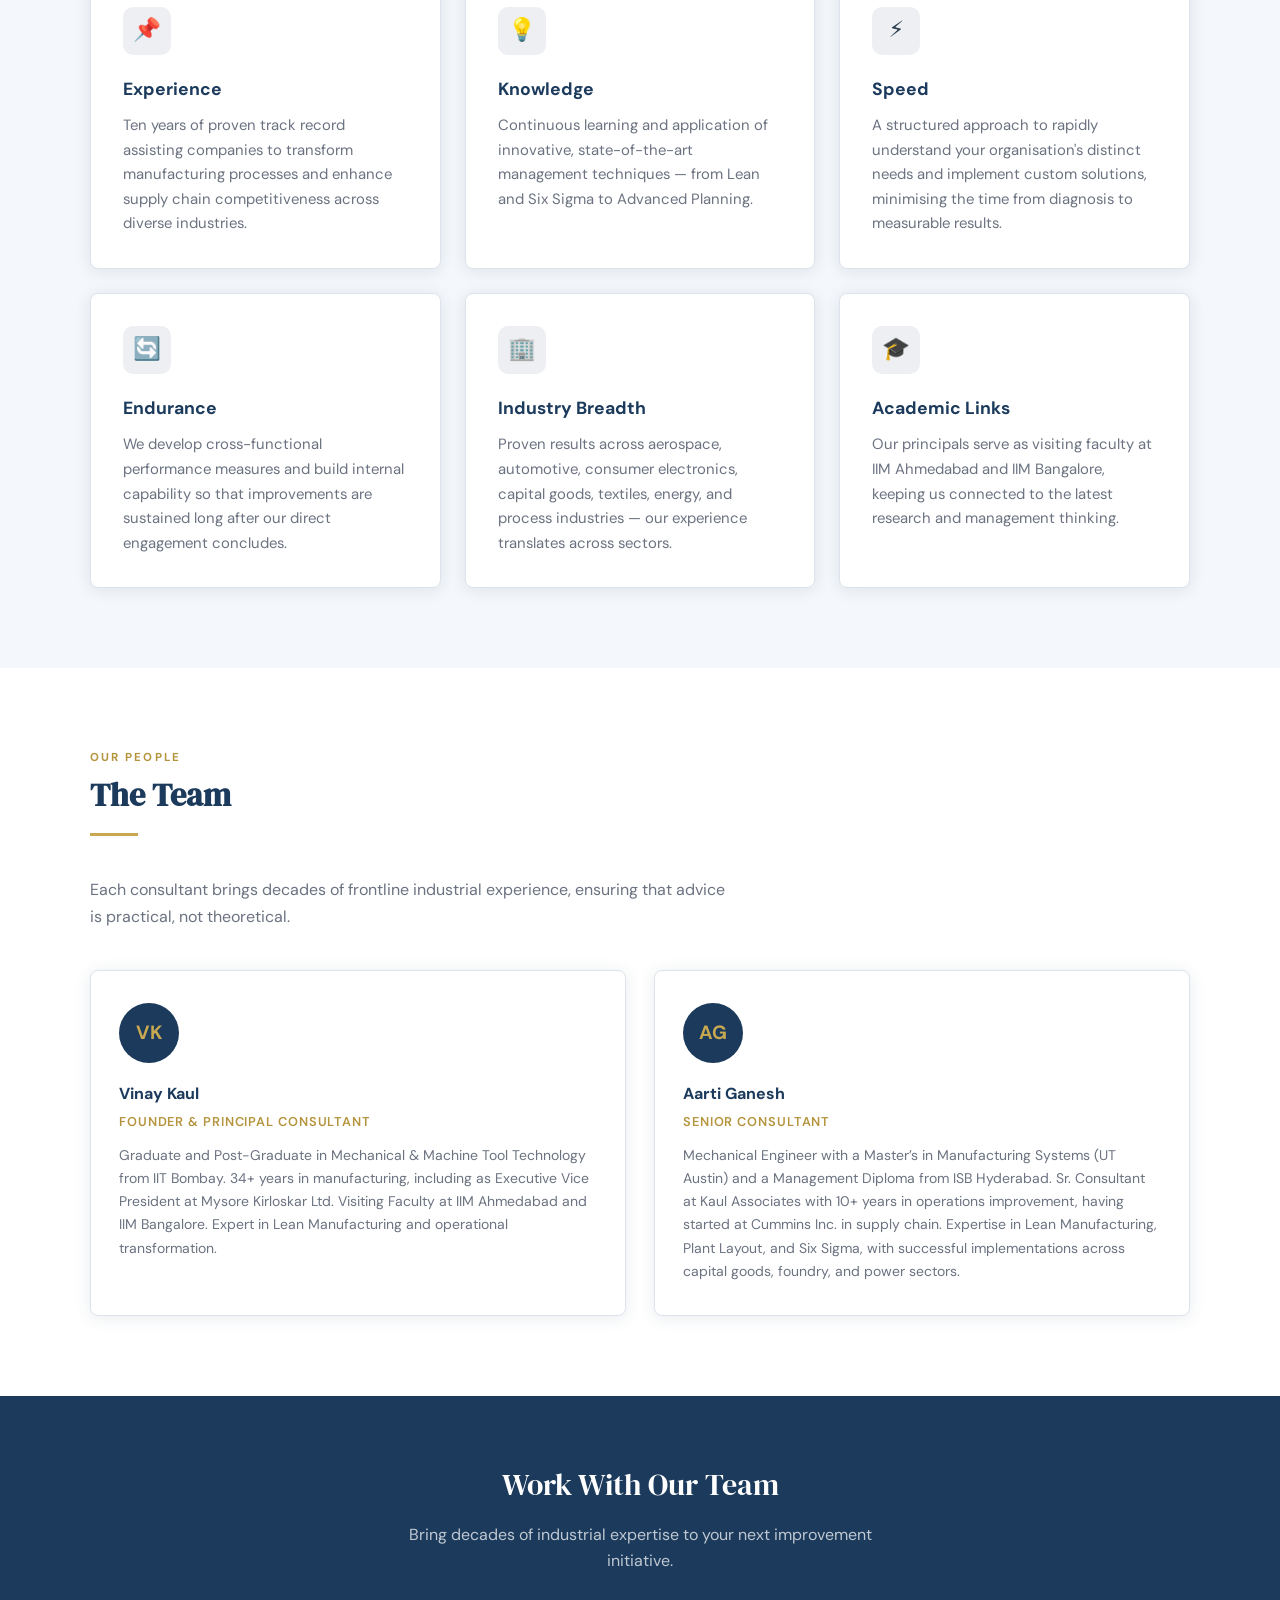
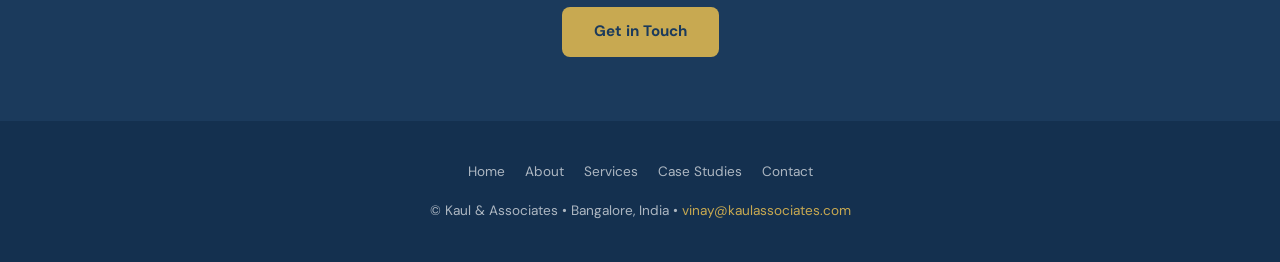
==== commit c7c6cc33: "Changes based on VK email" ====
--- a/about.html
+++ b/about.html
@@ -65,10 +65,9 @@
         <div class="card">
           <h3>&#128200; Why We Are Different</h3>
           <ul>
-            <li>Principal consultants with 30–40 years of hands-on industry experience</li>
-            <li>Deep domain expertise across four complementary disciplines</li>
-            <li>Track record spanning IIT-trained engineers and HAL board-level executives</li>
-            <li>Visiting faculty at IIM Ahmedabad and IIM Bangalore</li>
+            <li>Consultants with decades of industry experience</li>
+            <li>Deep domain expertise across complementary disciplines</li>
+            <li>Visiting faculty at IIM Ahmedabad, IIM Bangalore, IIM Udaipur, and IIM Nagpur</li>
           </ul>
         </div>
       </div>
@@ -97,7 +96,7 @@
       <div class="card">
         <div class="card-icon">&#128161;</div>
         <h3>Knowledge</h3>
-        <p>Continuous learning and application of innovative, state-of-the-art management techniques — from Lean and Six Sigma to Advanced Planning and Reliability Engineering.</p>
+        <p>Continuous learning and application of innovative, state-of-the-art management techniques — from Lean and Six Sigma to Advanced Planning.</p>
       </div>
       <div class="card">
         <div class="card-icon">&#9889;</div>
@@ -141,24 +140,10 @@
       </div>
 
       <div class="team-card">
-        <div class="initials">SP</div>
-        <h3>Seshadri Prativadi</h3>
-        <p class="role">Principal Consultant</p>
-        <p>Mechanical Engineering (REC Warangal) and Mechanical Design (IIT Chennai). Certified Reliability Centred Maintenance Facilitator (Kodak) and Six Sigma Black Belt Practitioner &amp; Mentor (Kodak). Holds US Patents in battery design. Deep expertise in Six Sigma and Reliability Engineering.</p>
-      </div>
-
-      <div class="team-card">
-        <div class="initials">TK</div>
-        <h3>Tej K Dhar</h3>
-        <p class="role">Principal Consultant</p>
-        <p>Mechanical Engineering (IIT Kharagpur) and Post-Graduate in Tool Design (Moscow University). 40 years in industry, 30 in the aeronautical sector. Retired as Director (P&A) &amp; Board Member of HAL (Hindustan Aeronautics Limited). Expert in aircraft manufacturing, planning, CNC, quality, R&D, HRD, and finance.</p>
-      </div>
-
-      <div class="team-card">
-        <div class="initials">SS</div>
-        <h3>Sushma Sahayam</h3>
-        <p class="role">Associate Consultant</p>
-        <p>Brings complementary expertise to the team's project delivery capabilities, supporting engagements across Kaul & Associates' knowledge domains.</p>
+        <div class="initials">AG</div>
+        <h3>Aarti Ganesh</h3>
+        <p class="role">Senior Consultant</p>
+        <p>Mechanical Engineer with a Master’s in Manufacturing Systems (UT Austin) and a Management Diploma from ISB Hyderabad. Sr. Consultant at Kaul Associates with 10+ years in operations improvement, having started at Cummins Inc. in supply chain. Expertise in Lean Manufacturing, Plant Layout, and Six Sigma, with successful implementations across capital goods, foundry, and power sectors.</p>
       </div>
 
     </div>
--- a/style.css
+++ b/style.css
@@ -1,6 +1,8 @@
 /* ============================================================
    Kaul & Associates – Shared Stylesheet
    ============================================================ */
+
+@import url('https://fonts.googleapis.com/css2?family=DM+Sans:ital,opsz,wght@0,9..40,300;0,9..40,400;0,9..40,500;0,9..40,600;0,9..40,700;1,9..40,400&family=DM+Serif+Display:ital@0;1&display=swap');
 
 *, *::before, *::after { box-sizing: border-box; margin: 0; padding: 0; }
 
@@ -16,8 +18,8 @@
   --border: #DDE3EC;
   --radius: 8px;
   --shadow: 0 2px 16px rgba(27,58,92,.10);
-  --font:   'Segoe UI', system-ui, -apple-system, sans-serif;
-  --serif:  Georgia, 'Times New Roman', serif;
+  --font:   'DM Sans', system-ui, -apple-system, sans-serif;
+  --serif:  'DM Serif Display', Georgia, serif;
   --max:    1100px;
   --nav-h:  68px;
 }
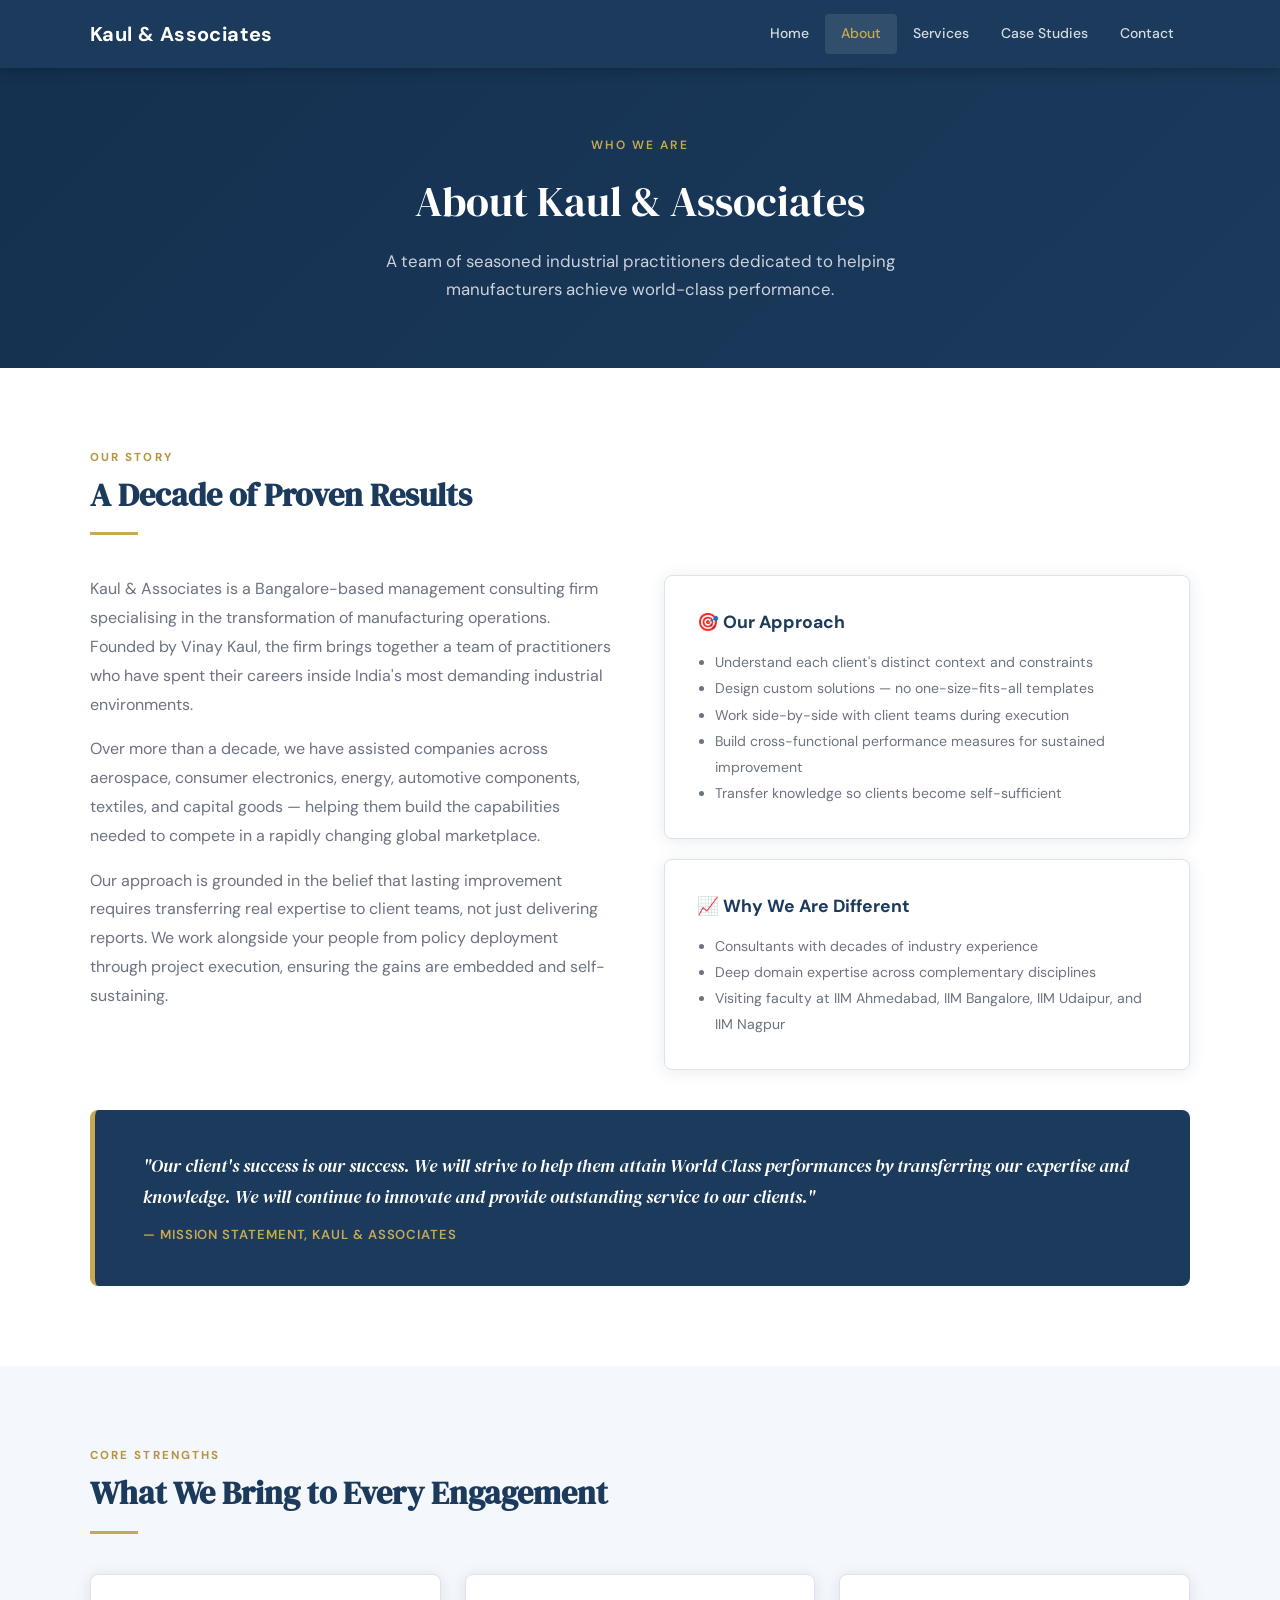
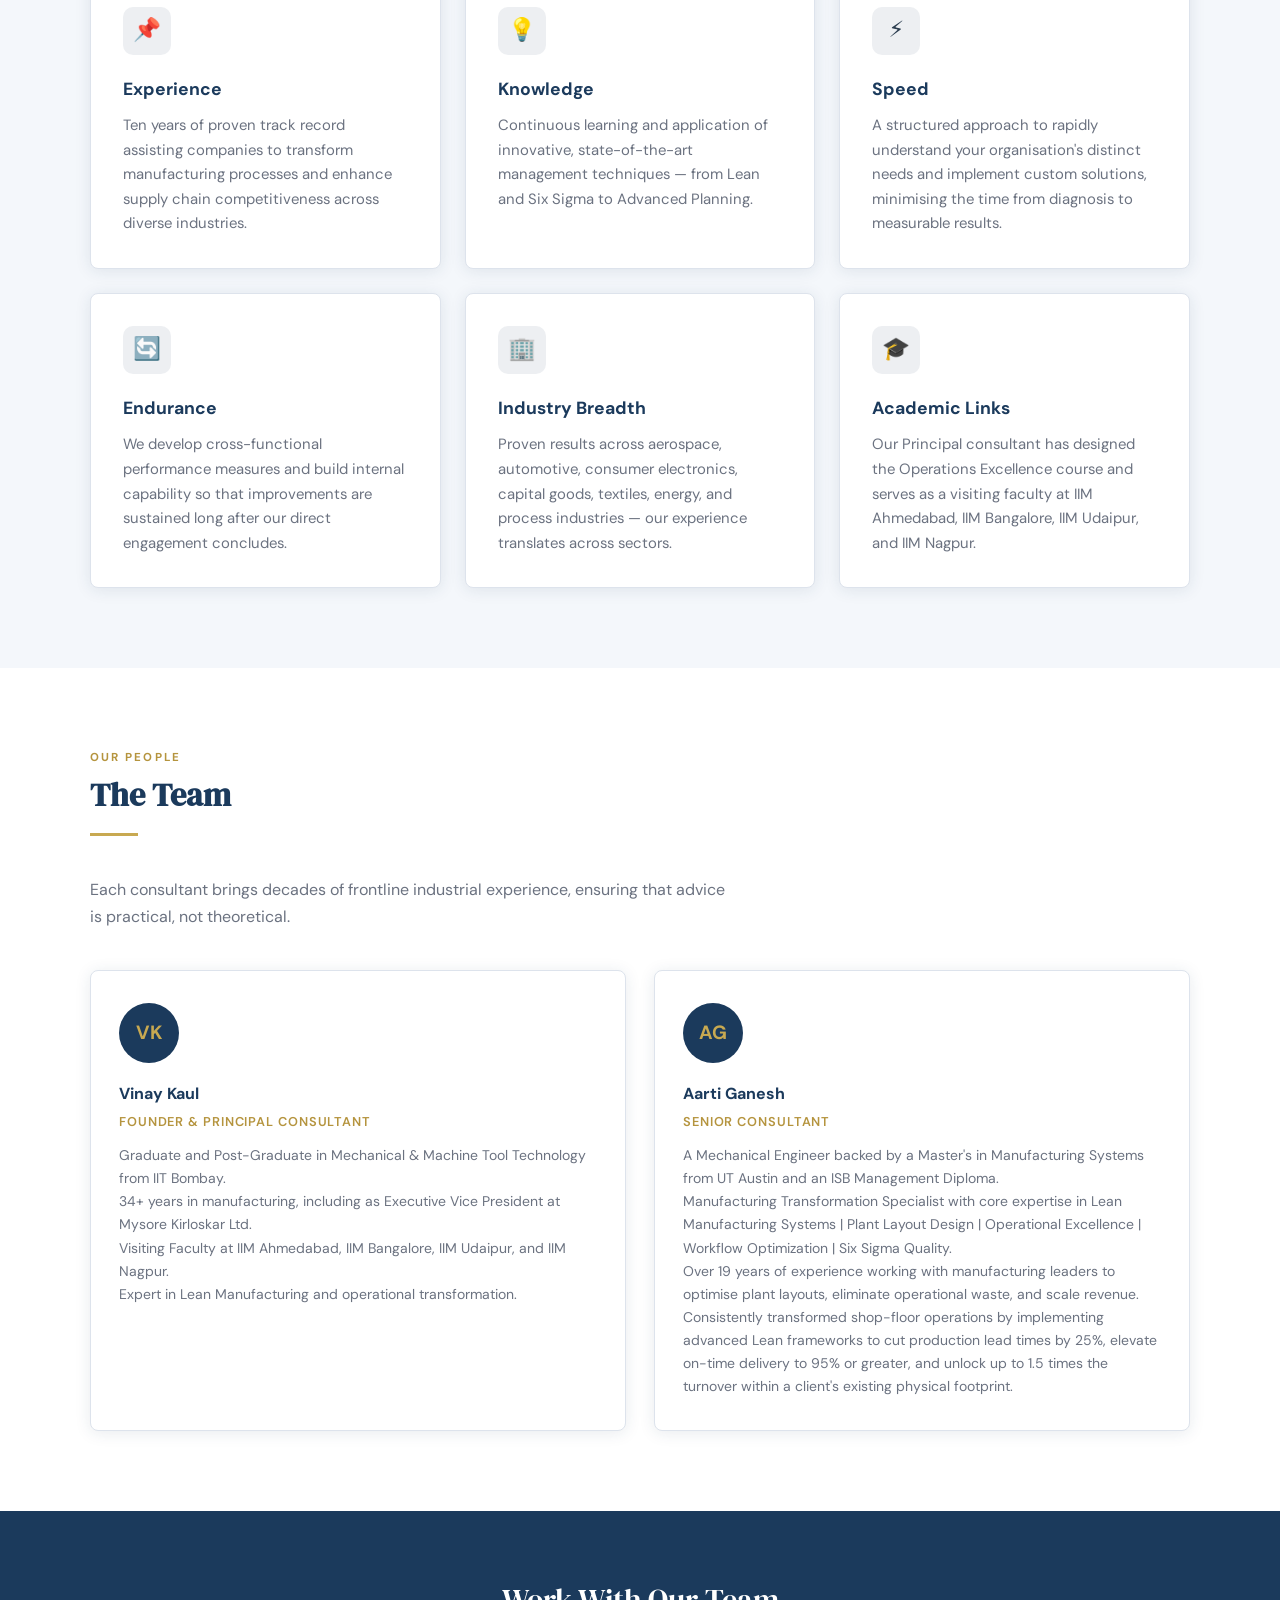
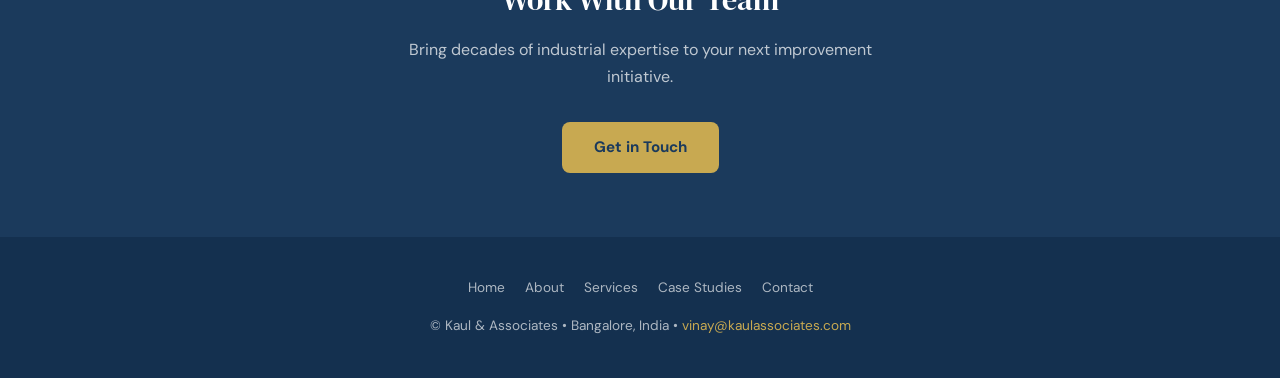
==== commit 1a661fe5: "Team profile updated" ====
--- a/about.html
+++ b/about.html
@@ -116,7 +116,7 @@
       <div class="card">
         <div class="card-icon">&#127891;</div>
         <h3>Academic Links</h3>
-        <p>Our principals serve as visiting faculty at IIM Ahmedabad and IIM Bangalore, keeping us connected to the latest research and management thinking.</p>
+        <p>Our Principal consultant has designed the Operations Excellence course and serves as a visiting faculty at IIM Ahmedabad, IIM Bangalore, IIM Udaipur, and IIM Nagpur.</p>
       </div>
     </div>
   </div>
@@ -136,14 +136,20 @@
         <div class="initials">VK</div>
         <h3>Vinay Kaul</h3>
         <p class="role">Founder &amp; Principal Consultant</p>
-        <p>Graduate and Post-Graduate in Mechanical &amp; Machine Tool Technology from IIT Bombay. 34+ years in manufacturing, including as Executive Vice President at Mysore Kirloskar Ltd. Visiting Faculty at IIM Ahmedabad and IIM Bangalore. Expert in Lean Manufacturing and operational transformation.</p>
+        <p>Graduate and Post-Graduate in Mechanical &amp; Machine Tool Technology from IIT Bombay.</p>
+        <p>34+ years in manufacturing, including as Executive Vice President at Mysore Kirloskar Ltd.</p>
+        <p>Visiting Faculty at IIM Ahmedabad, IIM Bangalore, IIM Udaipur, and IIM Nagpur.</p>
+        <p>Expert in Lean Manufacturing and operational transformation.</p>
       </div>
 
       <div class="team-card">
         <div class="initials">AG</div>
         <h3>Aarti Ganesh</h3>
         <p class="role">Senior Consultant</p>
-        <p>Mechanical Engineer with a Master’s in Manufacturing Systems (UT Austin) and a Management Diploma from ISB Hyderabad. Sr. Consultant at Kaul Associates with 10+ years in operations improvement, having started at Cummins Inc. in supply chain. Expertise in Lean Manufacturing, Plant Layout, and Six Sigma, with successful implementations across capital goods, foundry, and power sectors.</p>
+        <p>A Mechanical Engineer backed by a Master's in Manufacturing Systems from UT Austin and an ISB Management Diploma. </p>
+        <p>Manufacturing Transformation Specialist with core expertise in Lean Manufacturing Systems | Plant Layout Design | Operational Excellence | Workflow Optimization | Six Sigma Quality.</p>
+        <p>Over 19 years of experience working with manufacturing leaders to optimise plant layouts, eliminate operational waste, and scale revenue.</p>
+        <p>Consistently transformed shop-floor operations by implementing advanced Lean frameworks to cut production lead times by 25%, elevate on-time delivery to 95% or greater, and unlock up to 1.5 times the turnover within a client's existing physical footprint.</p>
       </div>
 
     </div>
--- a/style.css
+++ b/style.css
@@ -274,6 +274,13 @@
 
 .card p { color: var(--muted); font-size: .93rem; line-height: 1.65; }
 
+.card-has-img { padding: 0; overflow: hidden; }
+.card-has-img .card-img { width: 100%; height: 180px; object-fit: cover; display: block; }
+.card-has-img .card-body { padding: 1.5rem; }
+
+.card-cs-img { width: 100%; height: 220px; object-fit: cover; display: block; }
+.card-cs-body { padding: 1.5rem; }
+
 .card ul {
   margin-top: .75rem;
   padding-left: 1.1rem;
@@ -368,6 +375,10 @@
   font-size: .82rem;
   letter-spacing: .05em;
   text-transform: uppercase;
+  position: sticky;
+  top: calc(var(--nav-h) + 0.75rem);
+  z-index: 2;
+  box-shadow: 0 3px 8px rgba(0,0,0,.18);
 }
 
 .client-table td {
@@ -380,6 +391,98 @@
 .client-table tr:last-child td { border-bottom: none; }
 
 .client-table tr:nth-child(even) td { background: var(--light); }
+
+.client-table th.col-sno,
+.client-table td.col-sno { width: 5rem; text-align: center; vertical-align: top; }
+
+.client-table th:nth-child(2),
+.client-table td:nth-child(2) { width: 30%; }
+
+.client-table th:last-child,
+.client-table td:last-child { width: auto; white-space: normal; }
+
+.client-table .services-header {
+  display: flex;
+  gap: 1.5rem;
+}
+.client-table .services-header span:first-child {
+  width: 40%;
+  flex-shrink: 0;
+}
+
+.client-table .text-muted { color: var(--muted); }
+
+.client-org-wrap {
+  display: flex;
+  align-items: flex-start;
+  gap: .75rem;
+}
+.client-logo {
+  width: 4.125rem;
+  height: 4.125rem;
+  object-fit: contain;
+  flex-shrink: 0;
+  border-radius: 6px;
+  background: #fff;
+  border: 1px solid var(--border);
+  padding: .25rem;
+}
+.client-logo-fallback {
+  width: 2.75rem;
+  height: 2.75rem;
+  flex-shrink: 0;
+  border-radius: 6px;
+  background: rgba(27,58,92,.08);
+  border: 1px solid var(--border);
+  display: flex;
+  align-items: center;
+  justify-content: center;
+  font-size: .65rem;
+  font-weight: 700;
+  color: var(--navy);
+  letter-spacing: .03em;
+  text-transform: uppercase;
+  text-align: center;
+  line-height: 1.2;
+}
+
+.client-table td:nth-child(2) strong:nth-of-type(2) {
+  display: inline-block;
+  background: rgba(27,58,92,.1);
+  color: var(--navy);
+  border-radius: 4px;
+  padding: .15rem .5rem;
+  font-size: .72rem;
+  font-weight: 600;
+  letter-spacing: .03em;
+  text-transform: uppercase;
+  margin: .3rem 0 .15rem;
+}
+
+.nested-table {
+  width: 100%;
+  border-collapse: collapse;
+}
+.nested-table td {
+  padding: .35rem 0;
+  font-size: .875rem;
+  vertical-align: top;
+  line-height: 1.5;
+  color: var(--text);
+  border-bottom: 1px solid var(--border);
+}
+.nested-table tr:last-child td { border-bottom: none; }
+.nested-table td:first-child {
+  width: 40%;
+  padding-right: 1.5rem;
+  font-weight: 600;
+  color: var(--navy);
+  white-space: nowrap;
+}
+.nested-table td:last-child {
+  white-space: normal;
+}
+.nested-table td { background: transparent !important; }
 
 .tag {
   display: inline-block;
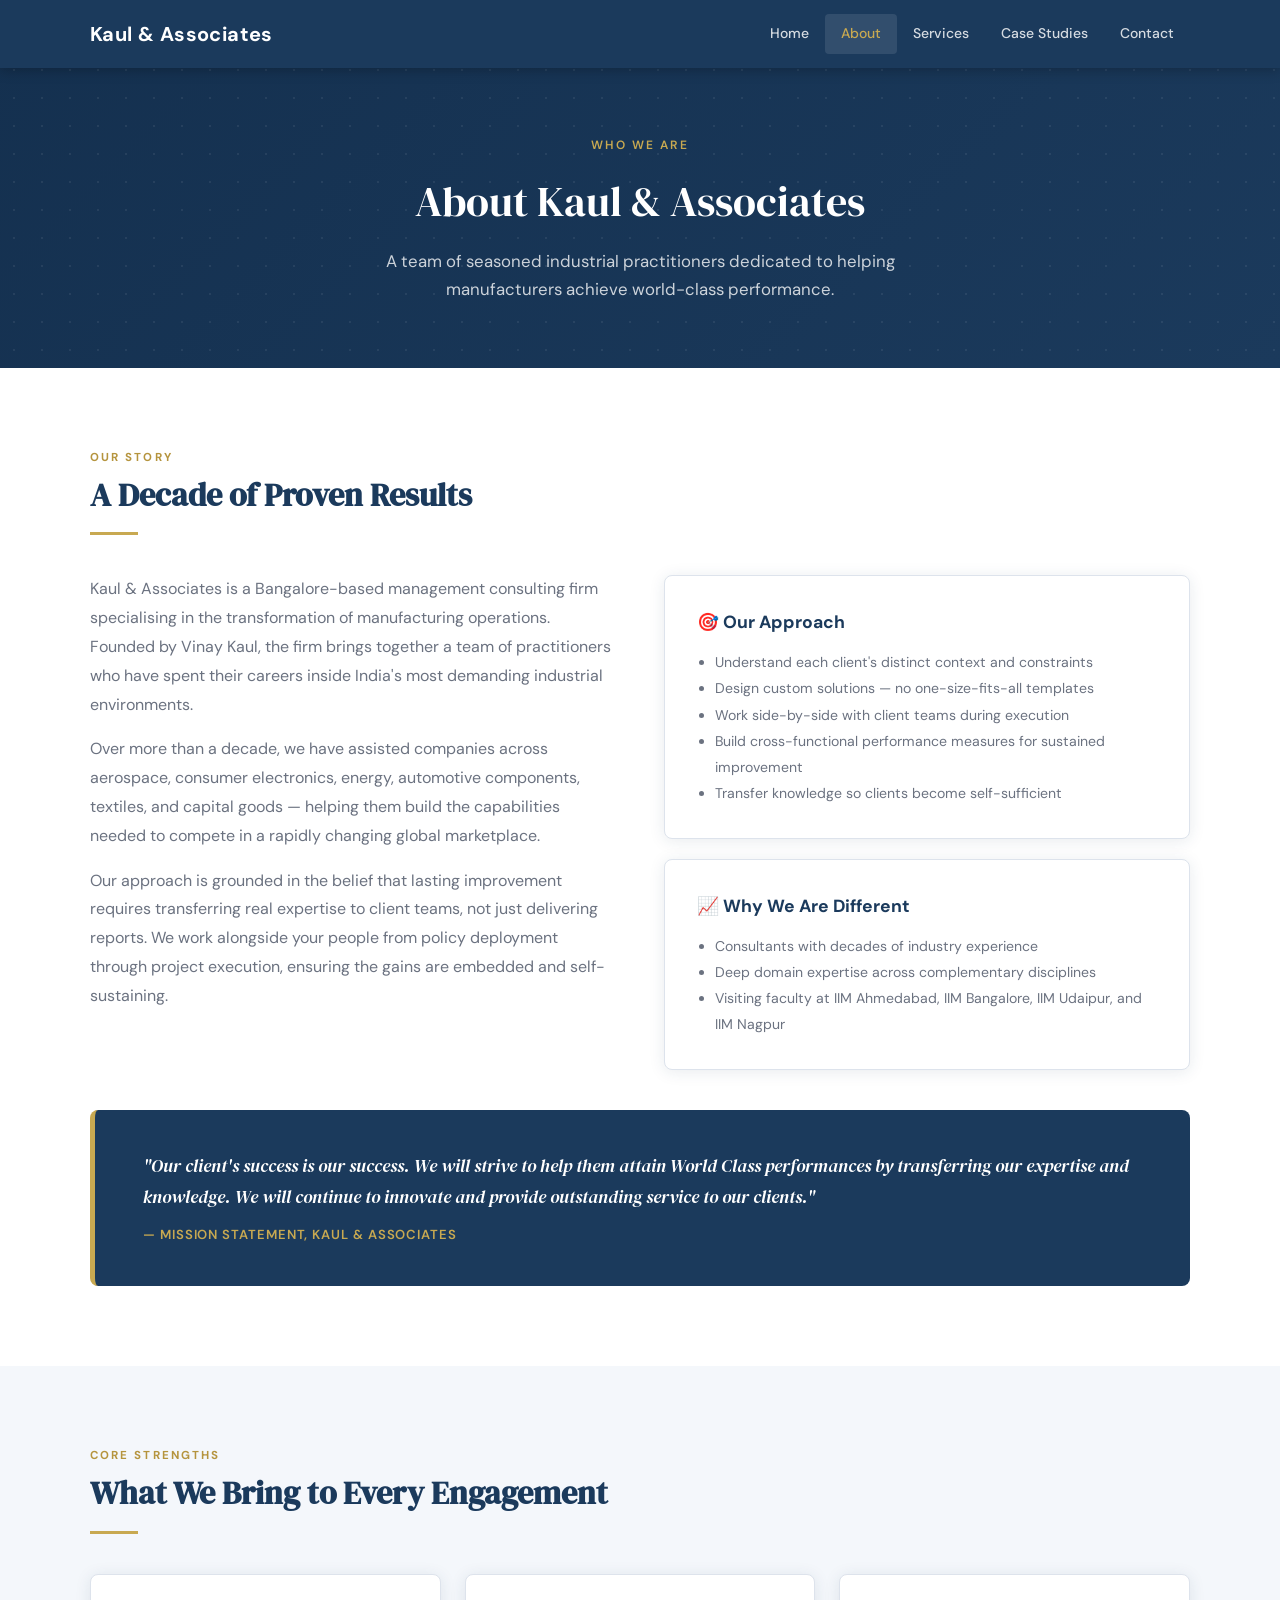
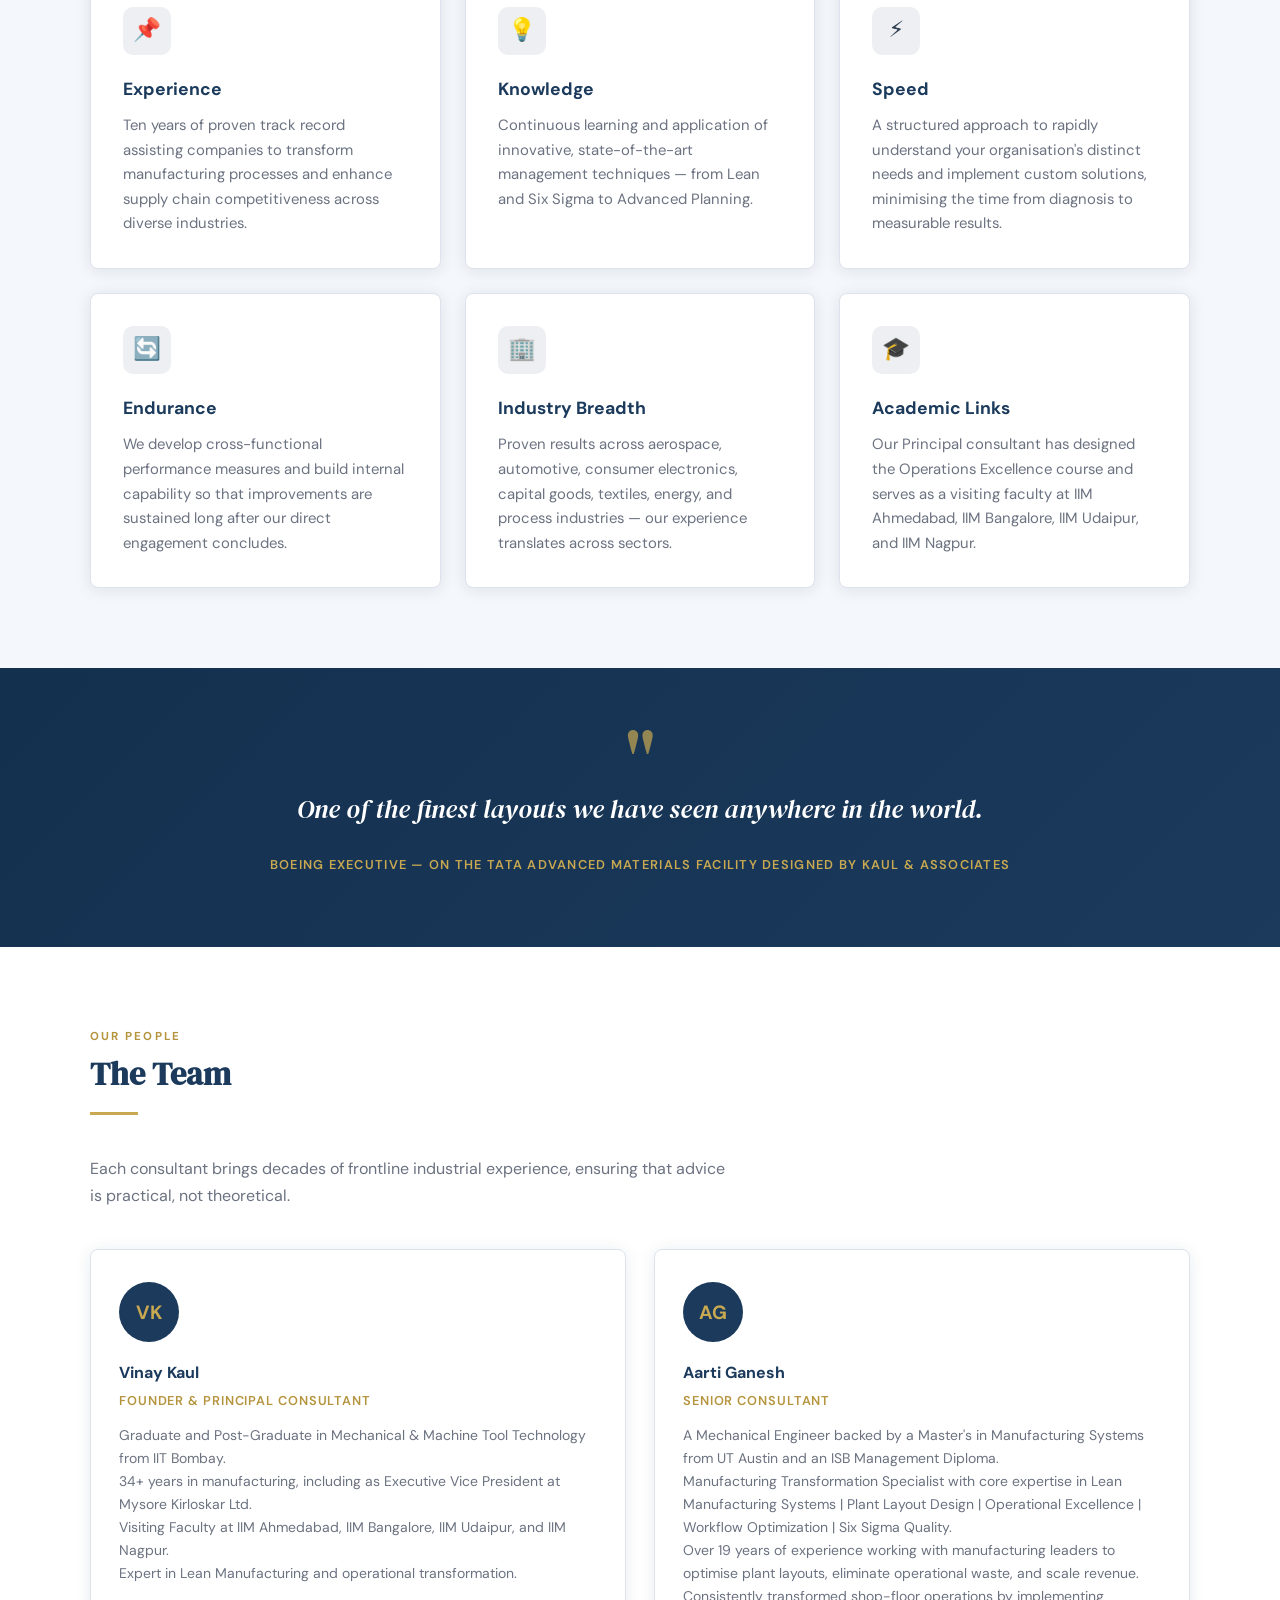
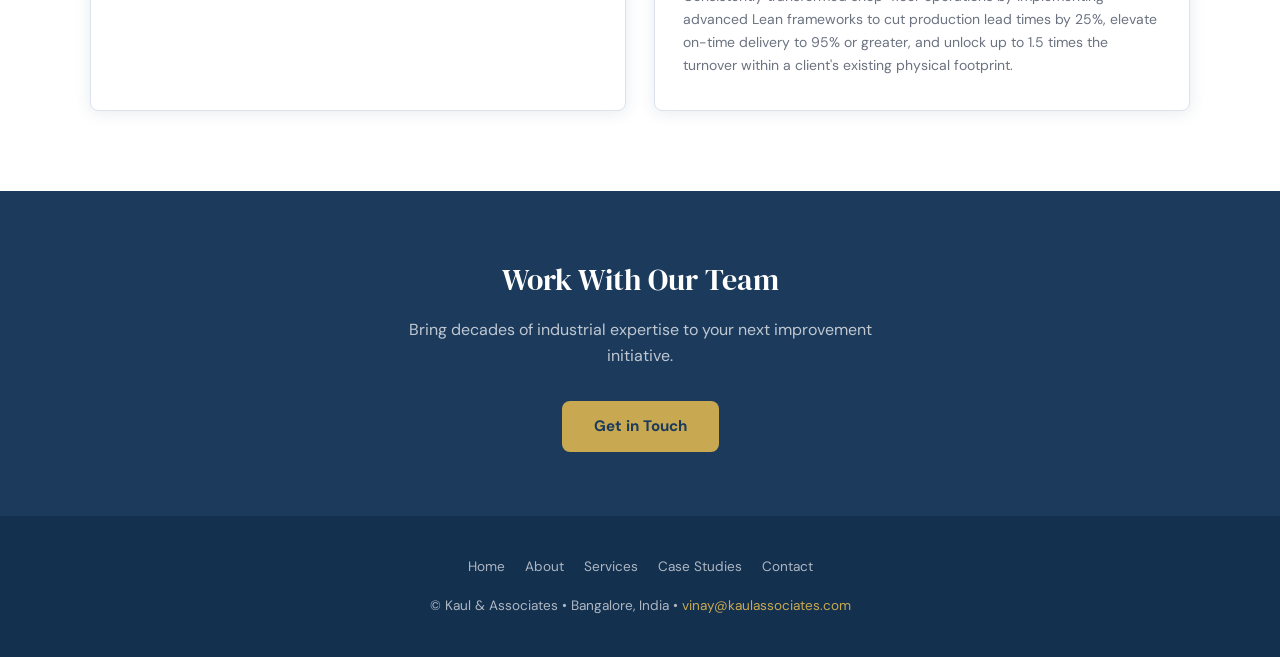
==== commit b10c98c5: "Home page hero" ====
--- a/about.html
+++ b/about.html
@@ -5,6 +5,7 @@
   <meta name="viewport" content="width=device-width, initial-scale=1.0" />
   <title>About – Kaul & Associates</title>
   <link rel="stylesheet" href="style.css" />
+  <meta name="description" content="About Kaul & Associates — a Bangalore-based team of industrial practitioners with 100+ years of combined expertise in Lean Manufacturing, Six Sigma, and Supply Chain Management." />
 </head>
 <body>
 
@@ -122,6 +123,15 @@
   </div>
 </section>
 
+<!-- Boeing Pull-Quote -->
+<section class="pull-quote-section">
+  <div class="pull-quote-inner">
+    <span class="opening-mark">"</span>
+    <blockquote>One of the finest layouts we have seen anywhere in the world.</blockquote>
+    <cite>Boeing Executive — on the Tata Advanced Materials facility designed by Kaul &amp; Associates</cite>
+  </div>
+</section>
+
 <!-- Team -->
 <section class="section">
   <div class="container">
--- a/style.css
+++ b/style.css
@@ -94,7 +94,11 @@
 /* ── Hero ── */
 .hero {
   padding-top: var(--nav-h);
-  background: linear-gradient(135deg, var(--navy2) 0%, var(--navy) 60%, #1f4a78 100%);
+  background-color: var(--navy2);
+  background-image:
+    radial-gradient(circle, rgba(255,255,255,.07) 1px, transparent 1px),
+    linear-gradient(135deg, var(--navy2) 0%, var(--navy) 60%, #1f4a78 100%);
+  background-size: 28px 28px, 100% 100%;
   color: var(--white);
   text-align: center;
 }
@@ -131,6 +135,24 @@
   margin: 0 auto 2.5rem;
 }
 
+/* ── Hero headline carousel ── */
+.hero-carousel-wrap {
+  min-height: 13rem;
+  display: flex;
+  align-items: center;
+  justify-content: center;
+  margin-bottom: 1.25rem;
+}
+.hero-carousel-wrap h1 {
+  margin-bottom: 0;
+  transition: opacity 0.4s ease;
+}
+.hero-carousel-wrap h1.is-fading { opacity: 0; }
+
+@media (max-width: 768px) {
+  .hero-carousel-wrap { min-height: 10rem; }
+}
+
 .btn-primary {
   display: inline-block;
   background: var(--gold);
@@ -161,7 +183,11 @@
 /* ── Page header (non-home pages) ── */
 .page-header {
   padding-top: var(--nav-h);
-  background: linear-gradient(135deg, var(--navy2) 0%, var(--navy) 100%);
+  background-color: var(--navy2);
+  background-image:
+    radial-gradient(circle, rgba(255,255,255,.07) 1px, transparent 1px),
+    linear-gradient(135deg, var(--navy2) 0%, var(--navy) 100%);
+  background-size: 28px 28px, 100% 100%;
   color: var(--white);
   text-align: center;
   padding-bottom: 3rem;
@@ -317,6 +343,65 @@
   color: rgba(255,255,255,.70);
   margin-top: .4rem;
   letter-spacing: .04em;
+}
+
+/* ── Logo grid ── */
+.logo-grid {
+  display: flex;
+  flex-wrap: wrap;
+  justify-content: center;
+  align-items: center;
+  gap: 1.75rem 3rem;
+  margin: 2.5rem 0;
+  padding: 2rem 2.5rem;
+  background: var(--light);
+  border-radius: var(--radius);
+}
+.logo-grid img {
+  height: 42px;
+  max-width: 120px;
+  object-fit: contain;
+  filter: grayscale(100%) opacity(50%);
+  transition: filter .25s;
+}
+.logo-grid img:hover { filter: grayscale(0%) opacity(100%); }
+
+/* ── Pull-quote / testimonial ── */
+.pull-quote-section {
+  background: linear-gradient(135deg, var(--navy2) 0%, var(--navy) 100%);
+  padding: 4.5rem 2rem;
+  text-align: center;
+}
+.pull-quote-section .opening-mark {
+  font-family: var(--serif);
+  font-size: 4.5rem;
+  color: var(--gold);
+  line-height: .5;
+  opacity: .7;
+  display: block;
+  margin-bottom: .75rem;
+}
+.pull-quote-section blockquote {
+  font-family: var(--serif);
+  font-size: clamp(1.15rem, 2.5vw, 1.6rem);
+  color: var(--white);
+  line-height: 1.65;
+  font-style: italic;
+  max-width: 740px;
+  margin: 0 auto 1.5rem;
+}
+.pull-quote-section cite {
+  display: block;
+  font-style: normal;
+  font-size: .8rem;
+  color: var(--gold);
+  letter-spacing: .1em;
+  text-transform: uppercase;
+  font-weight: 600;
+}
+.pull-quote-inner {
+  max-width: 760px;
+  margin: 0 auto;
 }
 
 /* ── Team cards ── */
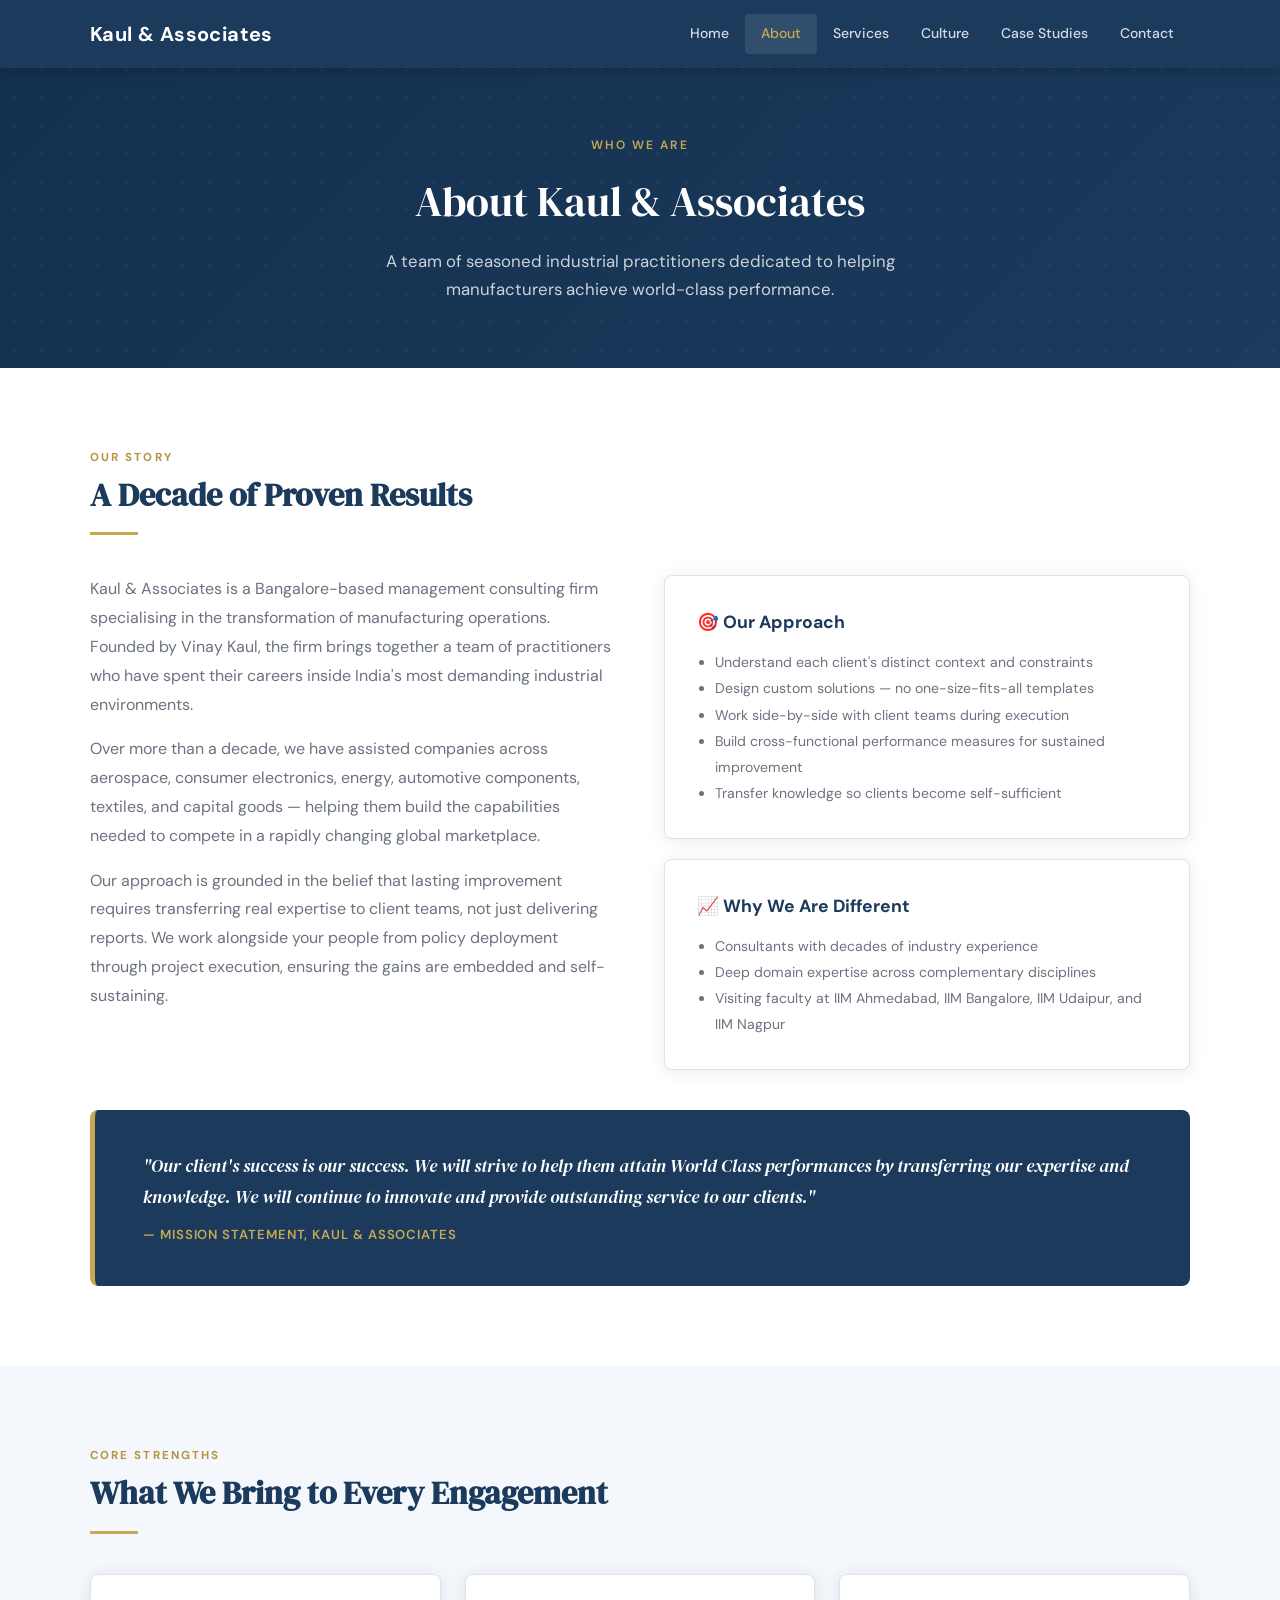
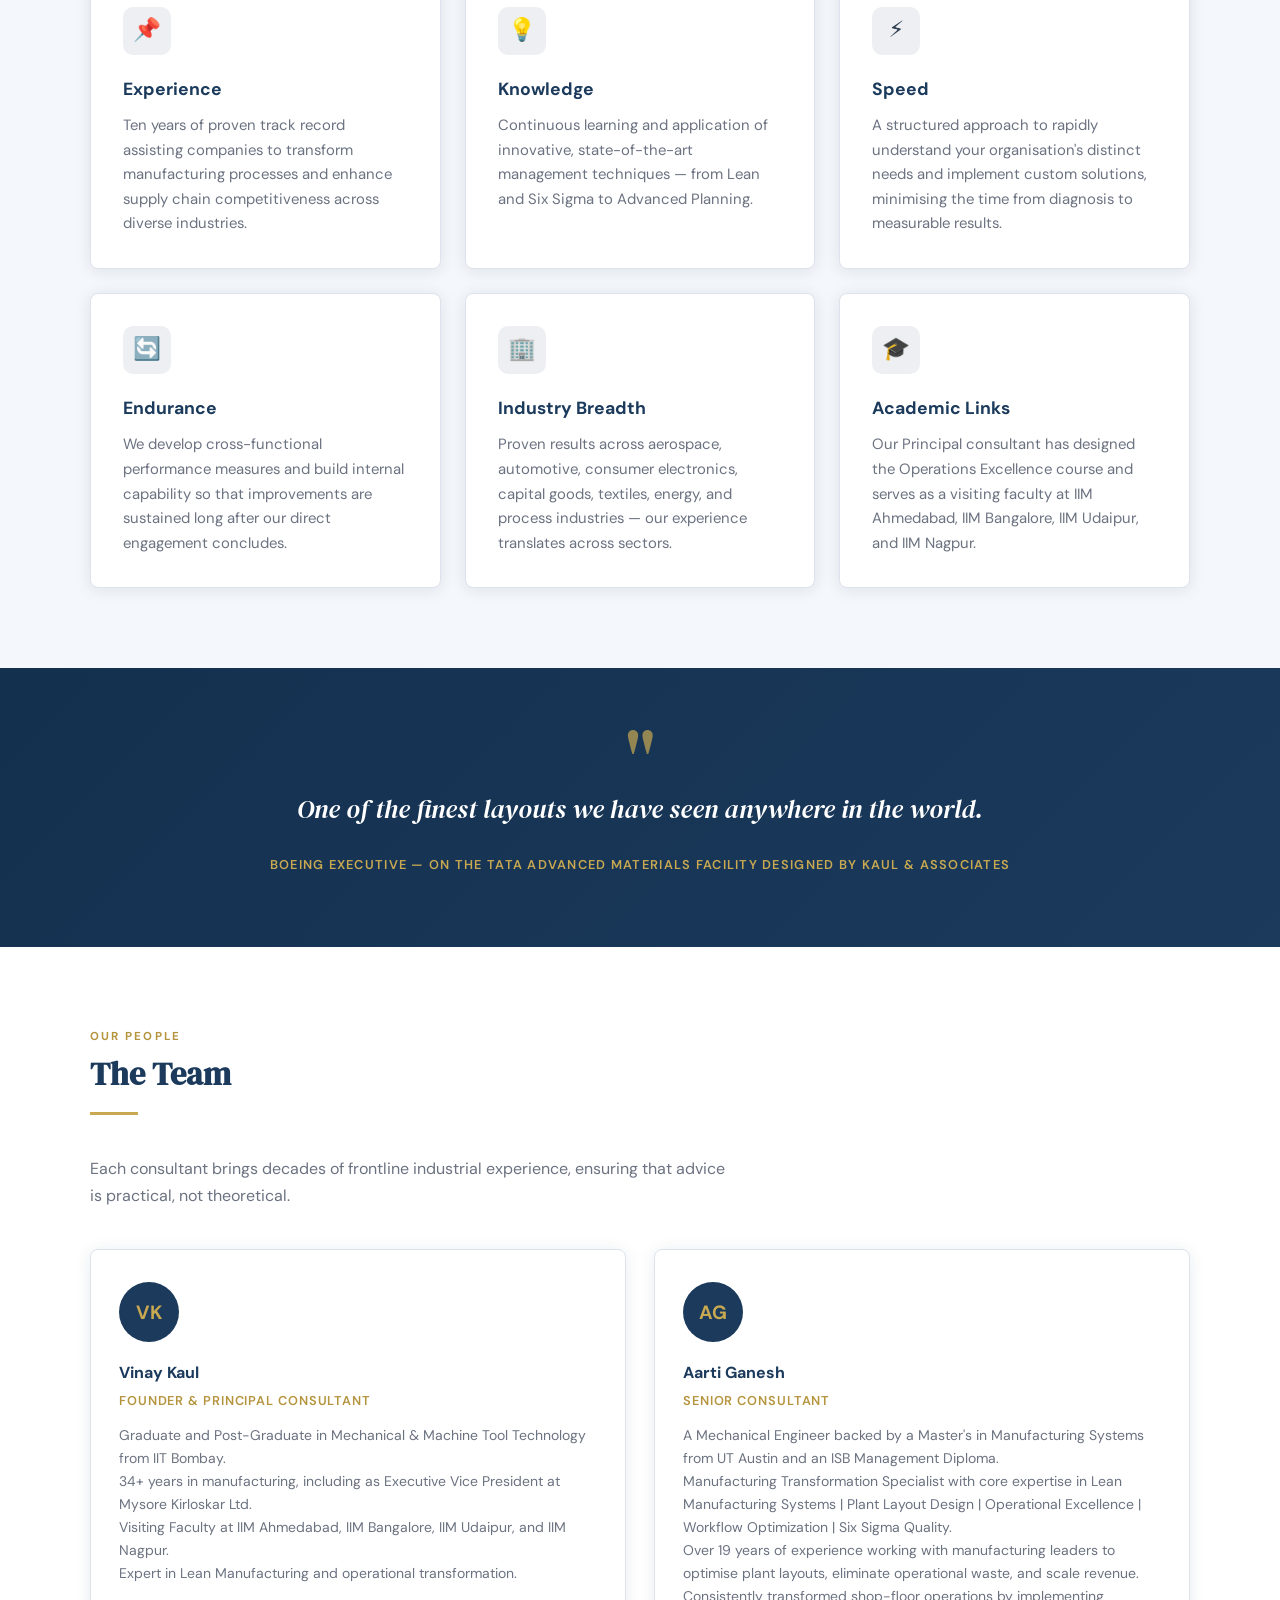
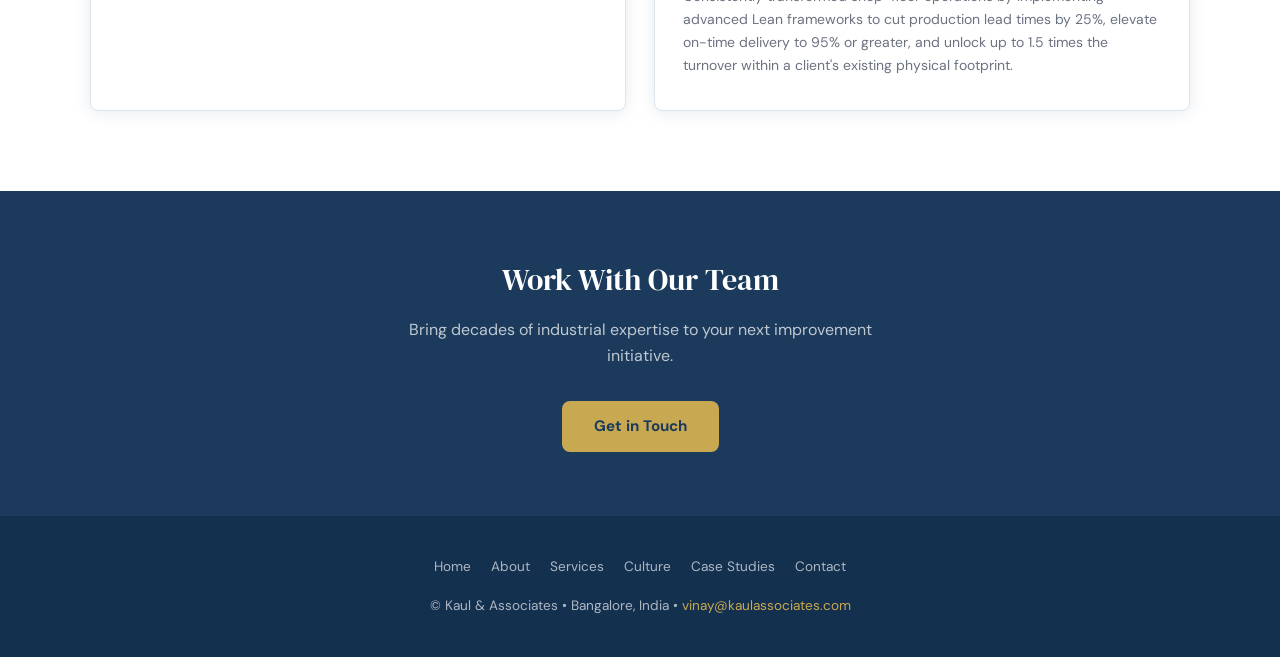
==== commit b7b0251d: "Added Culture page" ====
--- a/about.html
+++ b/about.html
@@ -19,6 +19,7 @@
       <li><a href="index.html">Home</a></li>
       <li><a href="about.html" class="active">About</a></li>
       <li><a href="services.html">Services</a></li>
+      <li><a href="culture.html">Culture</a></li>
       <li><a href="case-studies.html">Case Studies</a></li>
       <li><a href="contact.html">Contact</a></li>
     </ul>
@@ -180,6 +181,7 @@
     <li><a href="index.html">Home</a></li>
     <li><a href="about.html">About</a></li>
     <li><a href="services.html">Services</a></li>
+    <li><a href="culture.html">Culture</a></li>
     <li><a href="case-studies.html">Case Studies</a></li>
     <li><a href="contact.html">Contact</a></li>
   </ul>
--- a/style.css
+++ b/style.css
@@ -580,6 +580,123 @@
   margin: .15rem .15rem 0 0;
 }
 
+/* ── Culture page — journey steps ── */
+.journey-steps {
+  display: grid;
+  grid-template-columns: repeat(4, 1fr);
+  gap: 2rem;
+  margin-top: 2.5rem;
+}
+.journey-step {
+  padding-top: 1.5rem;
+  border-top: 3px solid var(--border);
+}
+.journey-step.active-step { border-top-color: var(--gold); }
+.journey-num {
+  font-family: var(--serif);
+  font-size: 2.8rem;
+  color: var(--gold);
+  opacity: .4;
+  line-height: 1;
+  margin-bottom: .75rem;
+}
+.journey-step h3 {
+  color: var(--navy);
+  font-size: 1rem;
+  font-weight: 700;
+  margin-bottom: .6rem;
+}
+.journey-step p { color: var(--muted); font-size: .88rem; line-height: 1.72; }
+
+/* ── Culture page — example cards ── */
+.example-card {
+  border-left: 4px solid var(--gold);
+  border-radius: 0 var(--radius) var(--radius) 0;
+  margin-bottom: 2rem;
+}
+.example-card:last-child { margin-bottom: 0; }
+.example-client-label {
+  font-size: .72rem;
+  letter-spacing: .12em;
+  text-transform: uppercase;
+  color: var(--gold2);
+  font-weight: 700;
+  margin-bottom: .4rem;
+}
+.example-title {
+  font-family: var(--serif);
+  font-size: 1.35rem;
+  color: var(--navy);
+  font-weight: 400;
+  line-height: 1.3;
+  margin-bottom: 1rem;
+}
+.example-body {
+  display: grid;
+  grid-template-columns: 1fr 280px;
+  gap: 2rem;
+  align-items: start;
+}
+.example-story { color: var(--muted); font-size: .93rem; line-height: 1.78; }
+.example-story p { margin-bottom: .8rem; }
+.example-story p:last-child { margin-bottom: 0; }
+.example-sidebar {}
+.outcome-chips {
+  display: flex;
+  flex-direction: column;
+  gap: .6rem;
+  margin-bottom: 1rem;
+}
+.outcome-chip {
+  background: var(--light);
+  border: 1px solid var(--border);
+  border-radius: var(--radius);
+  padding: .6rem 1rem;
+}
+.outcome-chip strong {
+  display: block;
+  font-size: .92rem;
+  color: var(--navy);
+  font-weight: 700;
+}
+.outcome-chip span {
+  display: block;
+  font-size: .72rem;
+  color: var(--muted);
+  font-weight: 500;
+  text-transform: uppercase;
+  letter-spacing: .06em;
+  margin-top: .1rem;
+}
+.example-pull {
+  background: var(--navy);
+  border-radius: var(--radius);
+  padding: 1rem 1.1rem;
+  font-style: italic;
+  font-family: var(--serif);
+  font-size: .95rem;
+  color: var(--white);
+  line-height: 1.6;
+}
+.example-pull cite {
+  display: block;
+  font-style: normal;
+  font-size: .72rem;
+  color: var(--gold);
+  margin-top: .5rem;
+  text-transform: uppercase;
+  letter-spacing: .07em;
+  font-weight: 600;
+}
+
+@media (max-width: 768px) {
+  .journey-steps { grid-template-columns: repeat(2, 1fr); }
+  .example-body { grid-template-columns: 1fr; }
+}
+@media (max-width: 480px) {
+  .journey-steps { grid-template-columns: 1fr; }
+}
+
 /* ── Contact ── */
 .contact-grid {
   display: grid;
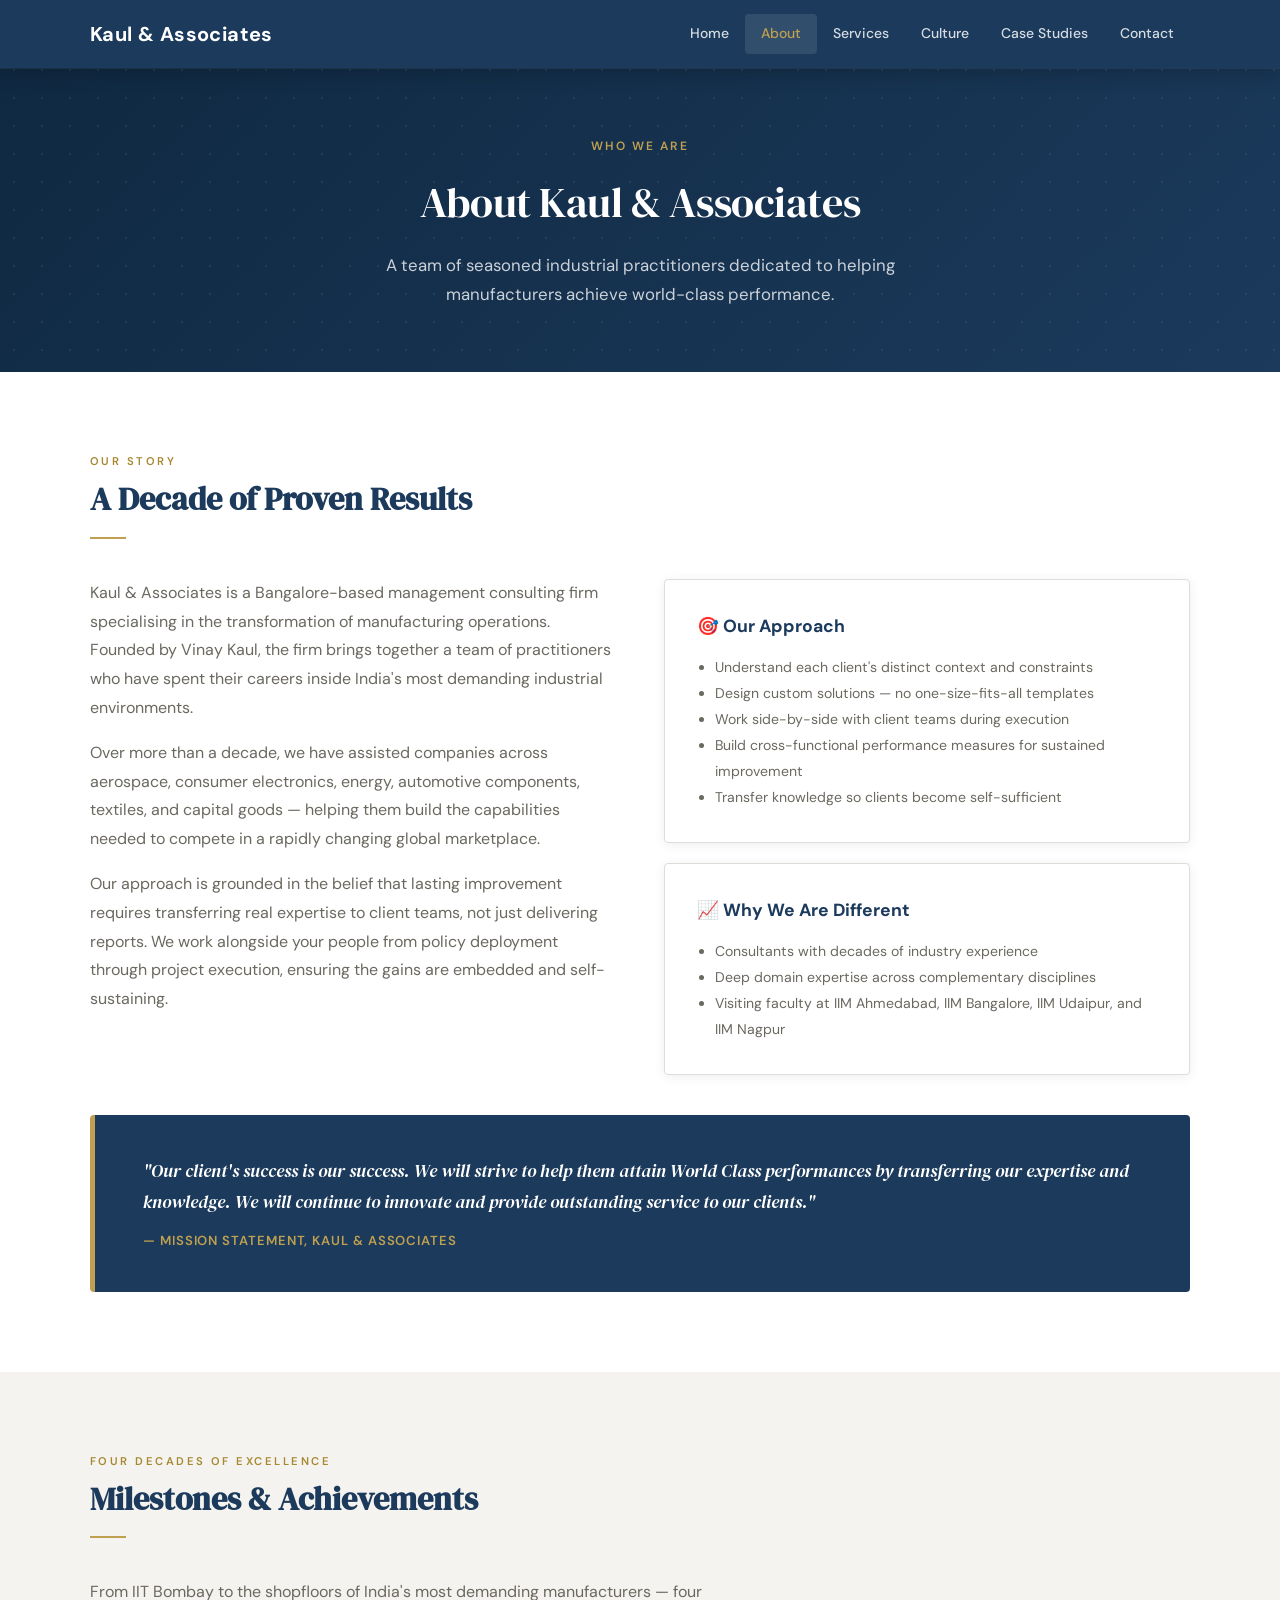
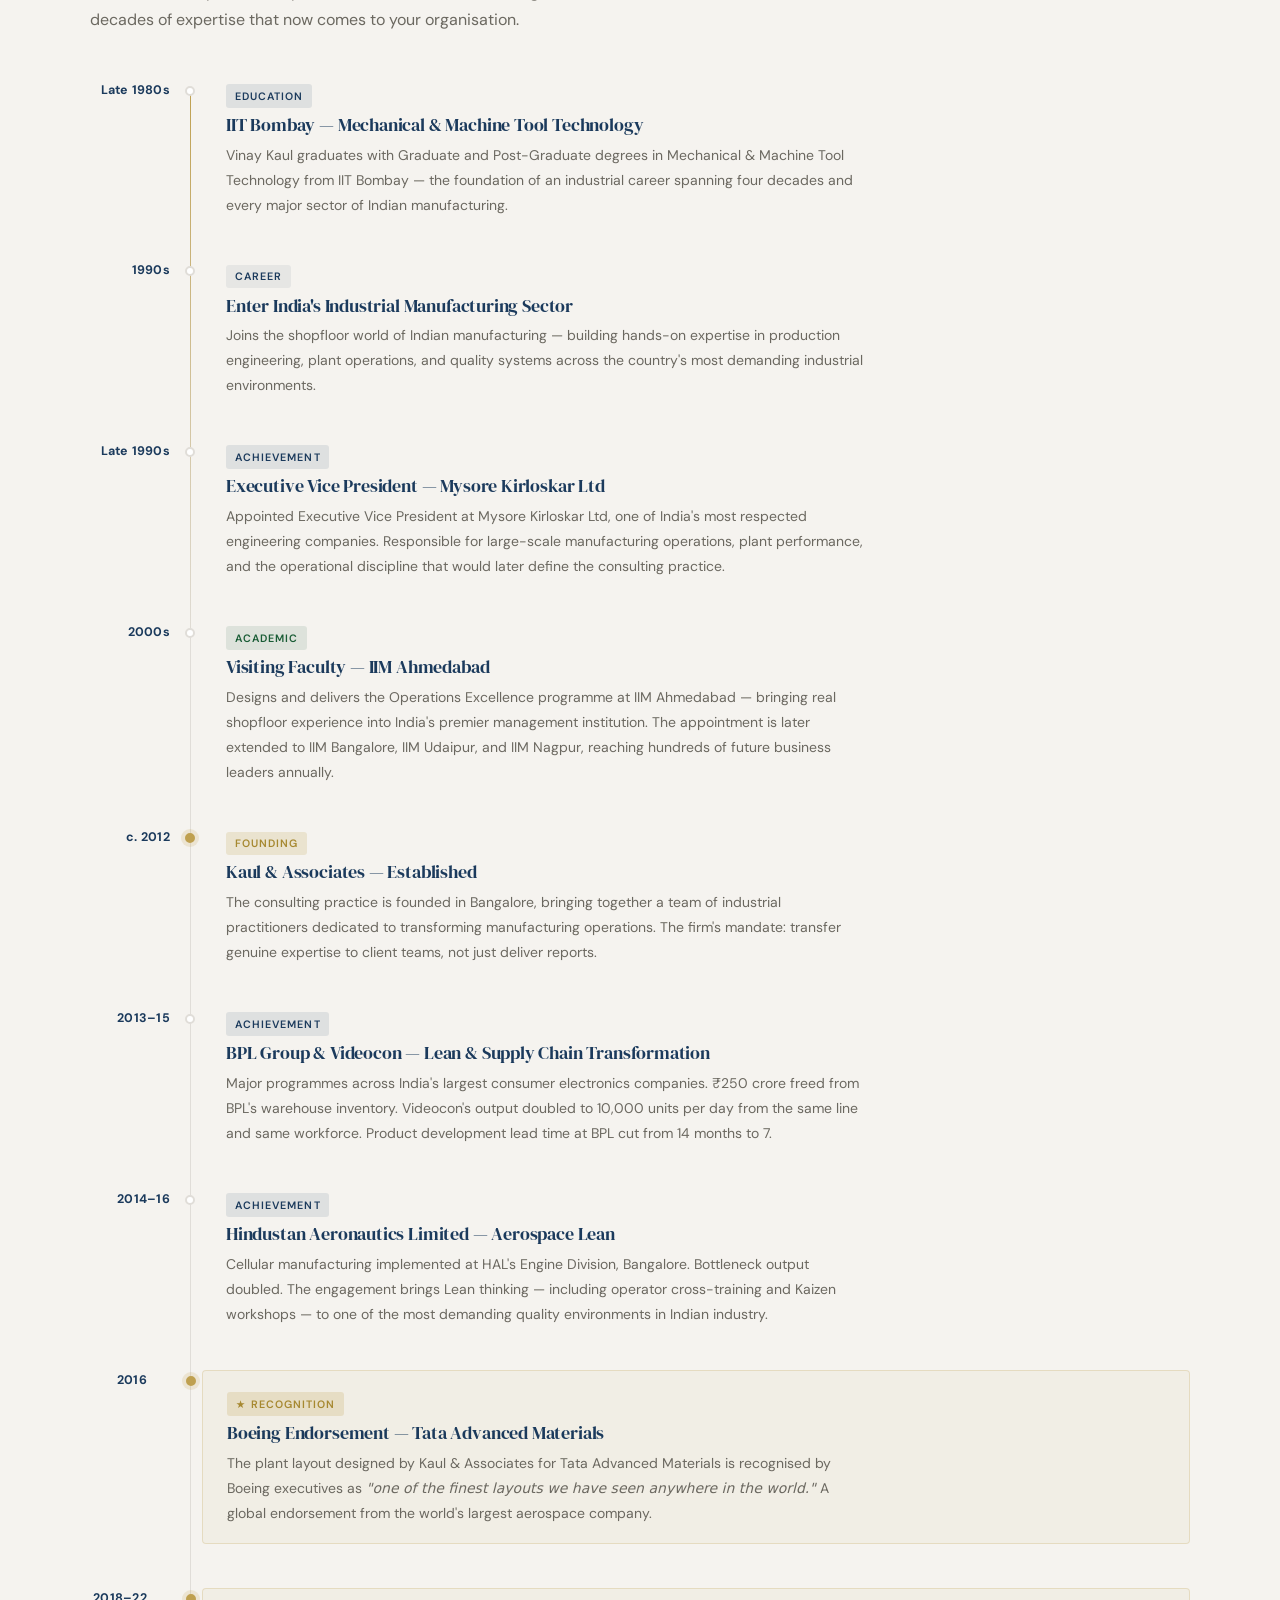
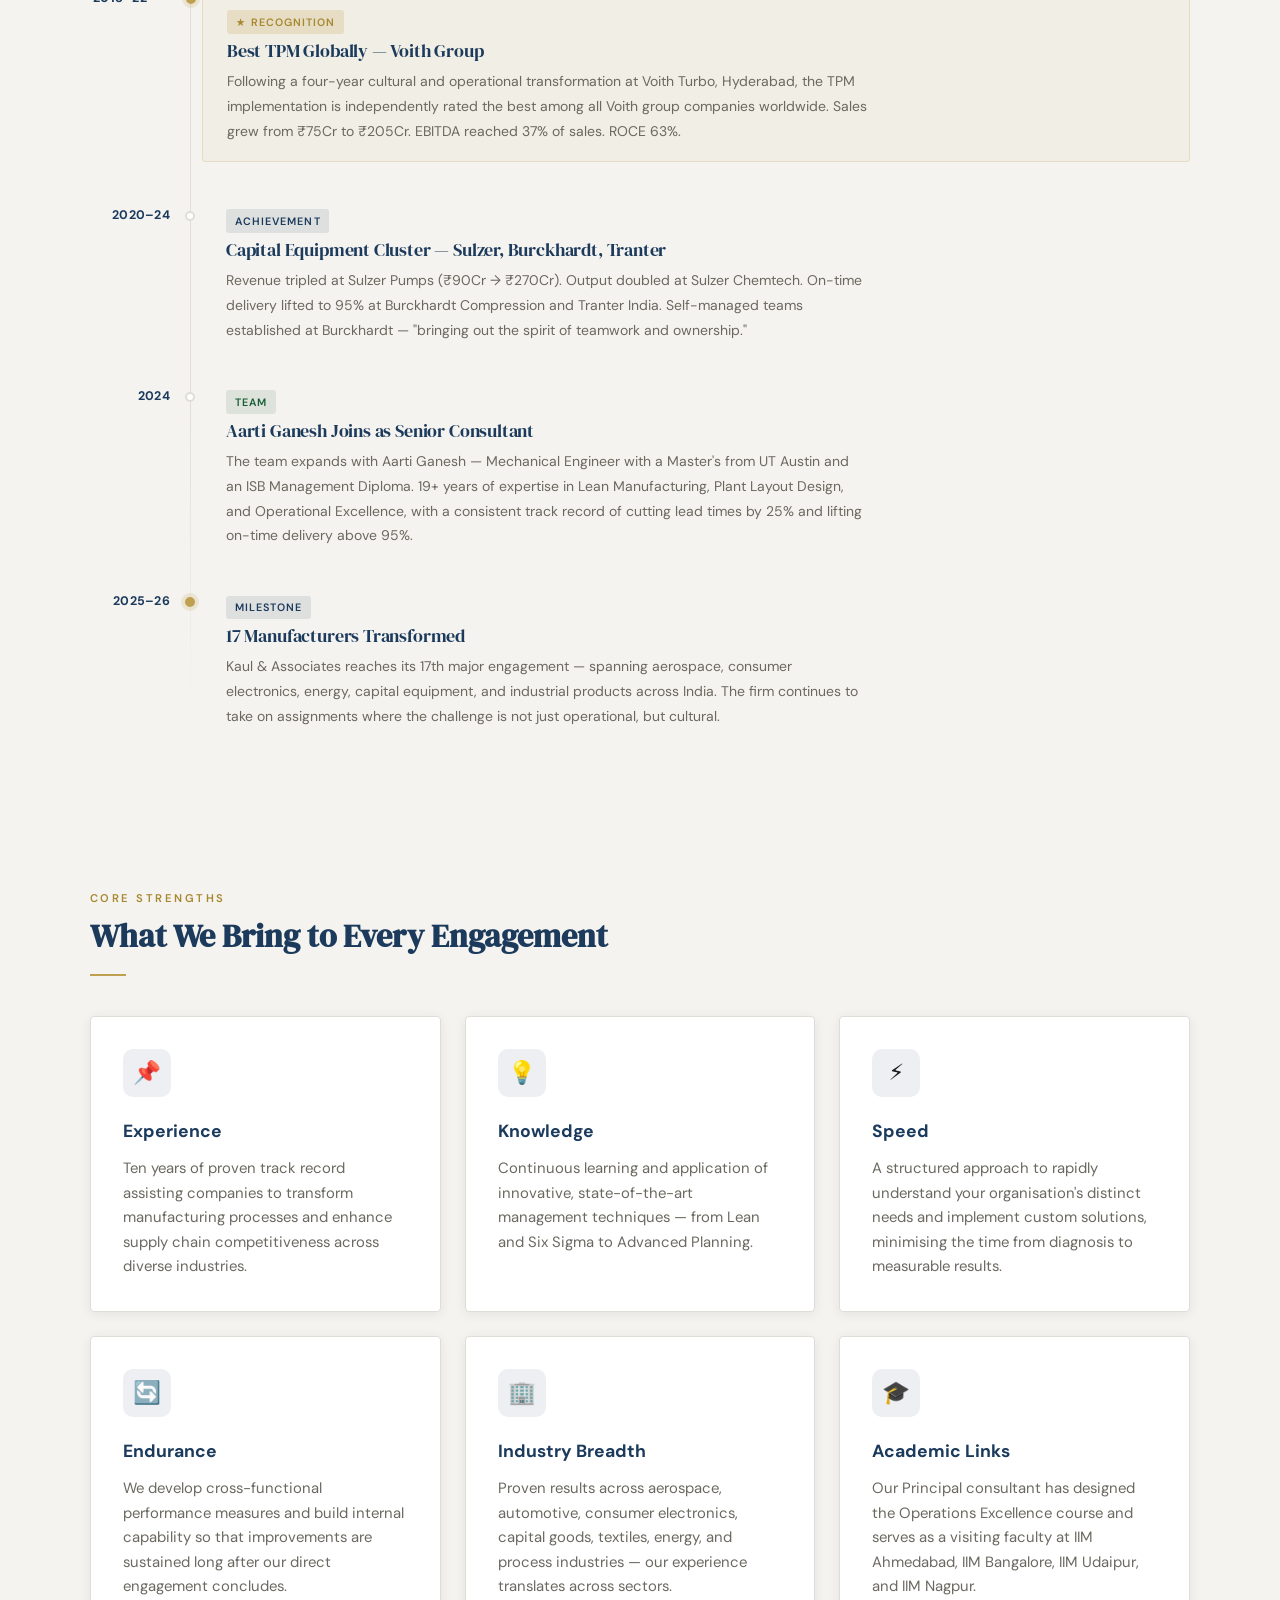
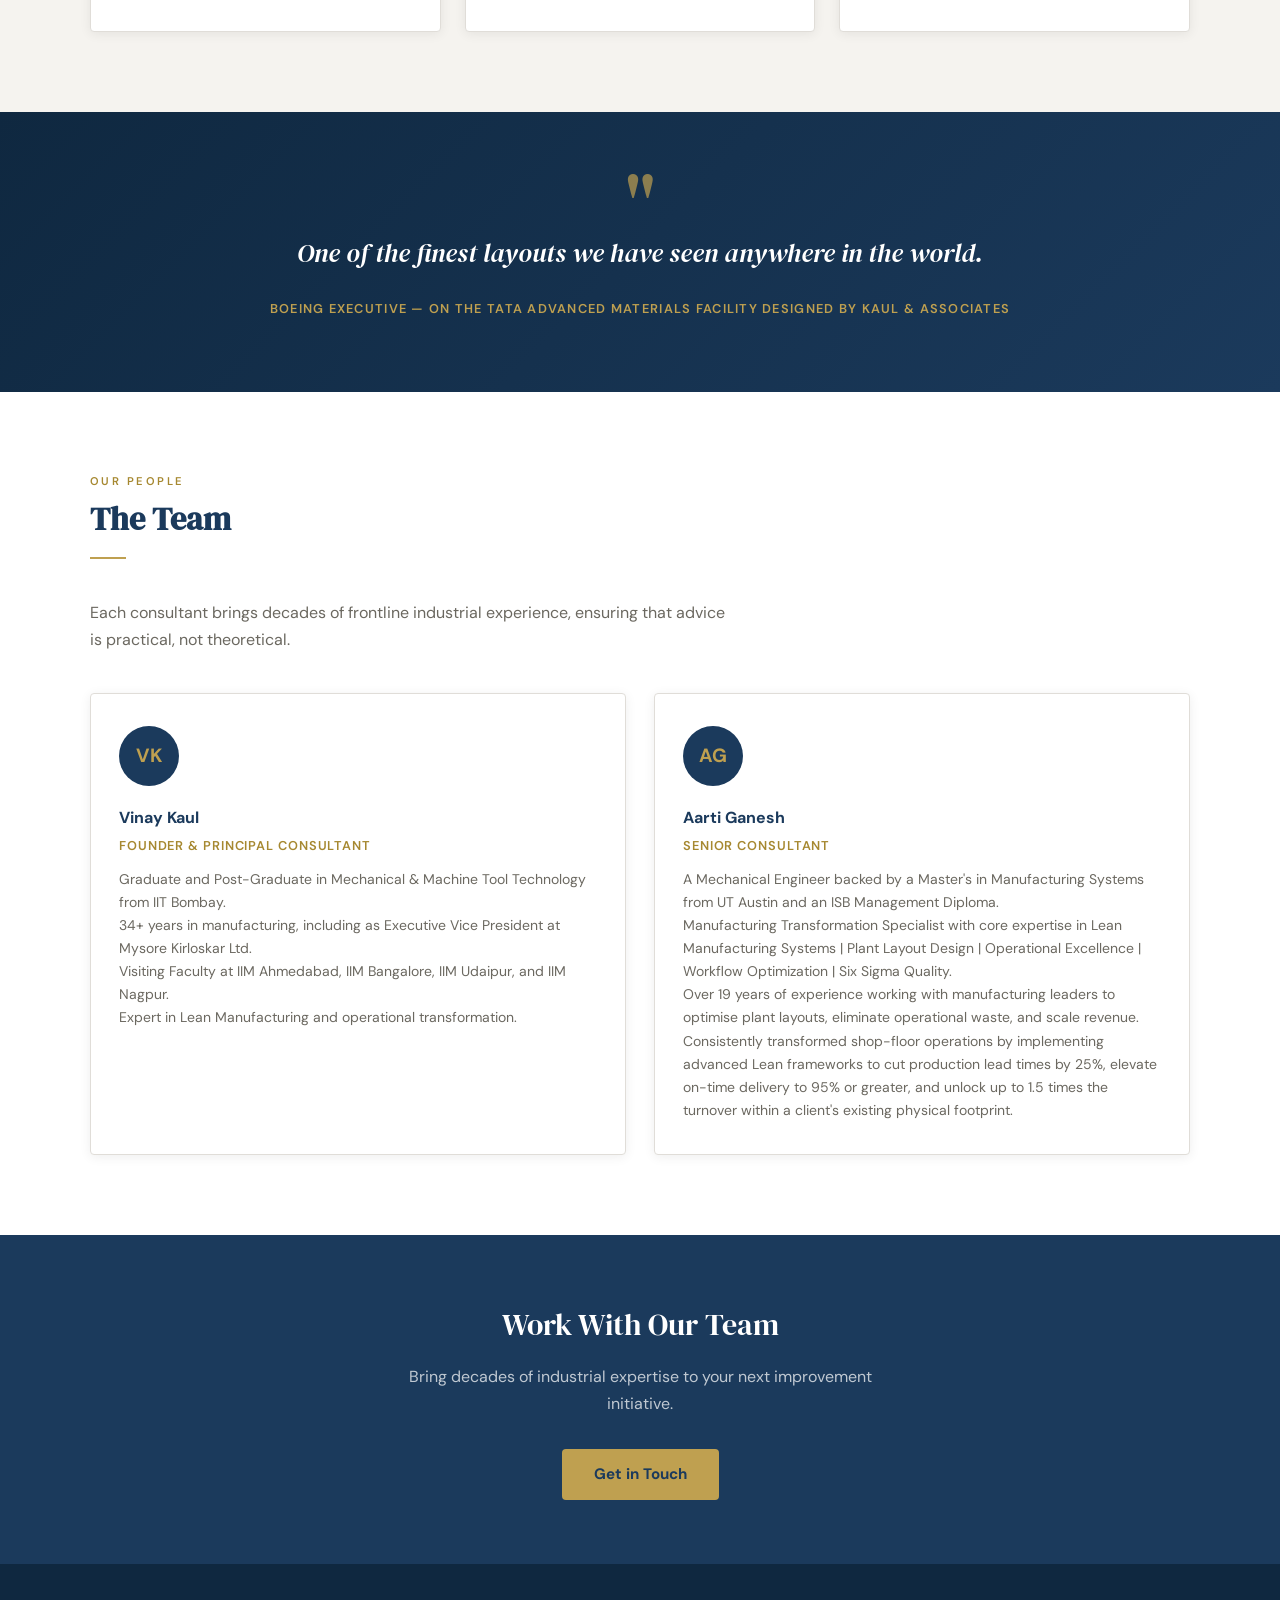
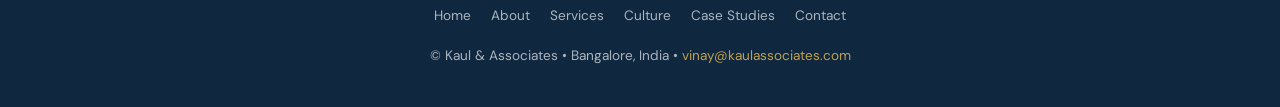
==== commit 32149898: "added timeline" ====
--- a/about.html
+++ b/about.html
@@ -82,6 +82,116 @@
   </div>
 </section>
 
+<!-- Timeline -->
+<section class="section section-alt">
+  <div class="container">
+    <p class="section-label">Four Decades of Excellence</p>
+    <h2 class="section-title">Milestones &amp; Achievements</h2>
+    <div class="divider"></div>
+    <p class="section-intro">From IIT Bombay to the shopfloors of India's most demanding manufacturers — four decades of expertise that now comes to your organisation.</p>
+
+    <div class="timeline">
+
+      <div class="tl-item">
+        <span class="tl-year">Late 1980s</span>
+        <span class="tl-dot"></span>
+        <span class="tl-tag tl-tag-education">Education</span>
+        <h3 class="tl-title">IIT Bombay — Mechanical &amp; Machine Tool Technology</h3>
+        <p class="tl-desc">Vinay Kaul graduates with Graduate and Post-Graduate degrees in Mechanical &amp; Machine Tool Technology from IIT Bombay — the foundation of an industrial career spanning four decades and every major sector of Indian manufacturing.</p>
+      </div>
+
+      <div class="tl-item">
+        <span class="tl-year">1990s</span>
+        <span class="tl-dot"></span>
+        <span class="tl-tag tl-tag-career">Career</span>
+        <h3 class="tl-title">Enter India's Industrial Manufacturing Sector</h3>
+        <p class="tl-desc">Joins the shopfloor world of Indian manufacturing — building hands-on expertise in production engineering, plant operations, and quality systems across the country's most demanding industrial environments.</p>
+      </div>
+
+      <div class="tl-item">
+        <span class="tl-year">Late 1990s</span>
+        <span class="tl-dot"></span>
+        <span class="tl-tag tl-tag-achievement">Achievement</span>
+        <h3 class="tl-title">Executive Vice President — Mysore Kirloskar Ltd</h3>
+        <p class="tl-desc">Appointed Executive Vice President at Mysore Kirloskar Ltd, one of India's most respected engineering companies. Responsible for large-scale manufacturing operations, plant performance, and the operational discipline that would later define the consulting practice.</p>
+      </div>
+
+      <div class="tl-item">
+        <span class="tl-year">2000s</span>
+        <span class="tl-dot"></span>
+        <span class="tl-tag tl-tag-academic">Academic</span>
+        <h3 class="tl-title">Visiting Faculty — IIM Ahmedabad</h3>
+        <p class="tl-desc">Designs and delivers the Operations Excellence programme at IIM Ahmedabad — bringing real shopfloor experience into India's premier management institution. The appointment is later extended to IIM Bangalore, IIM Udaipur, and IIM Nagpur, reaching hundreds of future business leaders annually.</p>
+      </div>
+
+      <div class="tl-item">
+        <span class="tl-year">c. 2012</span>
+        <span class="tl-dot tl-dot-gold"></span>
+        <span class="tl-tag tl-tag-founding">Founding</span>
+        <h3 class="tl-title">Kaul &amp; Associates — Established</h3>
+        <p class="tl-desc">The consulting practice is founded in Bangalore, bringing together a team of industrial practitioners dedicated to transforming manufacturing operations. The firm's mandate: transfer genuine expertise to client teams, not just deliver reports.</p>
+      </div>
+
+      <div class="tl-item">
+        <span class="tl-year">2013–15</span>
+        <span class="tl-dot"></span>
+        <span class="tl-tag tl-tag-achievement">Achievement</span>
+        <h3 class="tl-title">BPL Group &amp; Videocon — Lean &amp; Supply Chain Transformation</h3>
+        <p class="tl-desc">Major programmes across India's largest consumer electronics companies. ₹250 crore freed from BPL's warehouse inventory. Videocon's output doubled to 10,000 units per day from the same line and same workforce. Product development lead time at BPL cut from 14 months to 7.</p>
+      </div>
+
+      <div class="tl-item">
+        <span class="tl-year">2014–16</span>
+        <span class="tl-dot"></span>
+        <span class="tl-tag tl-tag-achievement">Achievement</span>
+        <h3 class="tl-title">Hindustan Aeronautics Limited — Aerospace Lean</h3>
+        <p class="tl-desc">Cellular manufacturing implemented at HAL's Engine Division, Bangalore. Bottleneck output doubled. The engagement brings Lean thinking — including operator cross-training and Kaizen workshops — to one of the most demanding quality environments in Indian industry.</p>
+      </div>
+
+      <div class="tl-item tl-highlight">
+        <span class="tl-year">2016</span>
+        <span class="tl-dot tl-dot-gold"></span>
+        <span class="tl-tag tl-tag-recognition">&#9733; Recognition</span>
+        <h3 class="tl-title">Boeing Endorsement — Tata Advanced Materials</h3>
+        <p class="tl-desc">The plant layout designed by Kaul &amp; Associates for Tata Advanced Materials is recognised by Boeing executives as <em>"one of the finest layouts we have seen anywhere in the world."</em> A global endorsement from the world's largest aerospace company.</p>
+      </div>
+
+      <div class="tl-item tl-highlight">
+        <span class="tl-year">2018–22</span>
+        <span class="tl-dot tl-dot-gold"></span>
+        <span class="tl-tag tl-tag-recognition">&#9733; Recognition</span>
+        <h3 class="tl-title">Best TPM Globally — Voith Group</h3>
+        <p class="tl-desc">Following a four-year cultural and operational transformation at Voith Turbo, Hyderabad, the TPM implementation is independently rated the best among all Voith group companies worldwide. Sales grew from ₹75Cr to ₹205Cr. EBITDA reached 37% of sales. ROCE 63%.</p>
+      </div>
+
+      <div class="tl-item">
+        <span class="tl-year">2020–24</span>
+        <span class="tl-dot"></span>
+        <span class="tl-tag tl-tag-achievement">Achievement</span>
+        <h3 class="tl-title">Capital Equipment Cluster — Sulzer, Burckhardt, Tranter</h3>
+        <p class="tl-desc">Revenue tripled at Sulzer Pumps (₹90Cr → ₹270Cr). Output doubled at Sulzer Chemtech. On-time delivery lifted to 95% at Burckhardt Compression and Tranter India. Self-managed teams established at Burckhardt — "bringing out the spirit of teamwork and ownership."</p>
+      </div>
+
+      <div class="tl-item">
+        <span class="tl-year">2024</span>
+        <span class="tl-dot"></span>
+        <span class="tl-tag tl-tag-team">Team</span>
+        <h3 class="tl-title">Aarti Ganesh Joins as Senior Consultant</h3>
+        <p class="tl-desc">The team expands with Aarti Ganesh — Mechanical Engineer with a Master's from UT Austin and an ISB Management Diploma. 19+ years of expertise in Lean Manufacturing, Plant Layout Design, and Operational Excellence, with a consistent track record of cutting lead times by 25% and lifting on-time delivery above 95%.</p>
+      </div>
+
+      <div class="tl-item">
+        <span class="tl-year">2025–26</span>
+        <span class="tl-dot tl-dot-gold"></span>
+        <span class="tl-tag tl-tag-milestone">Milestone</span>
+        <h3 class="tl-title">17 Manufacturers Transformed</h3>
+        <p class="tl-desc">Kaul &amp; Associates reaches its 17th major engagement — spanning aerospace, consumer electronics, energy, capital equipment, and industrial products across India. The firm continues to take on assignments where the challenge is not just operational, but cultural.</p>
+      </div>
+
+    </div>
+  </div>
+</section>
+
 <!-- Capabilities -->
 <section class="section section-alt">
   <div class="container">
--- a/style.css
+++ b/style.css
@@ -8,16 +8,16 @@
 
 :root {
   --navy:   #1B3A5C;
-  --navy2:  #14304F;
-  --gold:   #C8A951;
-  --gold2:  #B5943E;
-  --light:  #F4F7FB;
+  --navy2:  #0F2840;
+  --gold:   #BFA050;
+  --gold2:  #A68830;
+  --light:  #F5F3EF;
   --white:  #FFFFFF;
-  --text:   #2C3E50;
-  --muted:  #6B7280;
-  --border: #DDE3EC;
-  --radius: 8px;
-  --shadow: 0 2px 16px rgba(27,58,92,.10);
+  --text:   #1A1A1A;
+  --muted:  #6B6860;
+  --border: #E0DDD8;
+  --radius: 4px;
+  --shadow: 0 2px 12px rgba(0,0,0,.07);
   --font:   'DM Sans', system-ui, -apple-system, sans-serif;
   --serif:  'DM Serif Display', Georgia, serif;
   --max:    1100px;
@@ -30,7 +30,7 @@
   font-family: var(--font);
   color: var(--text);
   background: var(--white);
-  line-height: 1.65;
+  line-height: 1.7;
   font-size: 16px;
 }
 
@@ -41,7 +41,7 @@
   background: var(--navy);
   display: flex; align-items: center;
   padding: 0 2rem;
-  box-shadow: 0 2px 12px rgba(0,0,0,.25);
+  box-shadow: 0 1px 0 rgba(255,255,255,.06), 0 4px 20px rgba(0,0,0,.22);
 }
 
 .nav-inner {
@@ -122,7 +122,8 @@
   font-family: var(--serif);
   font-size: clamp(2rem, 5vw, 3.2rem);
   font-weight: 400;
-  line-height: 1.25;
+  line-height: 1.22;
+  letter-spacing: -.015em;
   margin-bottom: 1.25rem;
   max-width: 760px;
   margin-left: auto; margin-right: auto;
@@ -212,6 +213,7 @@
   font-family: var(--serif);
   font-size: clamp(1.75rem, 4vw, 2.6rem);
   font-weight: 400;
+  letter-spacing: -.01em;
 }
 
 .page-header p {
@@ -232,11 +234,11 @@
 }
 
 .section-label {
-  font-size: .72rem;
-  letter-spacing: .18em;
+  font-size: .70rem;
+  letter-spacing: .22em;
   text-transform: uppercase;
   color: var(--gold2);
-  font-weight: 700;
+  font-weight: 600;
   margin-bottom: .5rem;
 }
 
@@ -256,7 +258,7 @@
 }
 
 .divider {
-  width: 48px; height: 3px;
+  width: 36px; height: 2px;
   background: var(--gold);
   margin: 1rem 0 2.5rem;
 }
@@ -280,7 +282,7 @@
   transition: box-shadow .2s, transform .2s;
 }
 
-.card:hover { box-shadow: 0 6px 28px rgba(27,58,92,.16); transform: translateY(-3px); }
+.card:hover { box-shadow: 0 4px 20px rgba(0,0,0,.11); transform: translateY(-2px); }
 
 .card-icon {
   width: 48px; height: 48px;
@@ -365,6 +367,106 @@
   transition: filter .25s;
 }
 .logo-grid img:hover { filter: grayscale(0%) opacity(100%); }
+
+/* ── Timeline ── */
+.timeline {
+  position: relative;
+  margin-top: 3rem;
+  padding-left: 8.5rem;
+}
+.timeline::before {
+  content: '';
+  position: absolute;
+  left: 6.25rem;
+  top: .4rem;
+  bottom: 1rem;
+  width: 1px;
+  background: linear-gradient(to bottom, var(--gold) 0%, var(--border) 25%, var(--border) 85%, transparent 100%);
+}
+.tl-item {
+  position: relative;
+  padding-bottom: 2.75rem;
+}
+.tl-item:last-child { padding-bottom: 0; }
+.tl-year {
+  position: absolute;
+  left: -8.5rem;
+  width: 5rem;
+  text-align: right;
+  top: .05rem;
+  font-size: .78rem;
+  font-weight: 700;
+  color: var(--navy);
+  letter-spacing: .02em;
+  line-height: 1.4;
+}
+.tl-dot {
+  position: absolute;
+  left: -2.55rem;
+  top: .3rem;
+  width: 10px; height: 10px;
+  border-radius: 50%;
+  background: var(--white);
+  border: 2px solid var(--border);
+  transition: border-color .2s;
+}
+.tl-dot-gold {
+  background: var(--gold);
+  border-color: var(--gold);
+  box-shadow: 0 0 0 4px rgba(191,160,80,.18);
+}
+.tl-tag {
+  display: inline-block;
+  font-size: .67rem;
+  font-weight: 600;
+  text-transform: uppercase;
+  letter-spacing: .1em;
+  padding: .17rem .55rem;
+  border-radius: 3px;
+  margin-bottom: .38rem;
+}
+.tl-tag-education  { background: rgba(27,58,92,.10); color: var(--navy); }
+.tl-tag-career     { background: rgba(27,58,92,.07); color: var(--navy); }
+.tl-tag-founding   { background: rgba(191,160,80,.2); color: var(--gold2); }
+.tl-tag-achievement{ background: rgba(27,58,92,.10); color: var(--navy); }
+.tl-tag-recognition{ background: rgba(191,160,80,.22); color: var(--gold2); }
+.tl-tag-academic   { background: rgba(30,90,60,.11); color: #195c35; }
+.tl-tag-team       { background: rgba(30,90,60,.11); color: #195c35; }
+.tl-tag-milestone  { background: rgba(27,58,92,.10); color: var(--navy); }
+.tl-title {
+  font-family: var(--serif);
+  font-size: 1.1rem;
+  color: var(--navy);
+  font-weight: 400;
+  margin-bottom: .38rem;
+  line-height: 1.3;
+  letter-spacing: -.01em;
+}
+.tl-desc {
+  color: var(--muted);
+  font-size: .875rem;
+  line-height: 1.78;
+  max-width: 640px;
+}
+.tl-item.tl-highlight .tl-title { color: var(--navy); font-weight: 400; }
+.tl-item.tl-highlight {
+  background: rgba(191,160,80,.06);
+  border: 1px solid rgba(191,160,80,.25);
+  border-radius: var(--radius);
+  padding: 1.1rem 1.25rem 1.1rem 1.5rem;
+  margin-bottom: 2.75rem;
+  margin-left: -1.5rem;
+}
+.tl-item.tl-highlight .tl-dot { left: -1.05rem; }
+
+@media (max-width: 640px) {
+  .timeline { padding-left: 2.25rem; }
+  .timeline::before { left: 0; }
+  .tl-year { position: static; width: auto; text-align: left; font-size: .75rem; margin-bottom: .2rem; color: var(--gold2); }
+  .tl-dot { left: -1.55rem; top: 1.6rem; }
+  .tl-item.tl-highlight { margin-left: 0; padding-left: 1rem; }
+  .tl-item.tl-highlight .tl-dot { left: -1.55rem; }
+}
 
 /* ── Pull-quote / testimonial ── */
 .pull-quote-section {
@@ -856,3 +958,195 @@
   .client-table { font-size: .82rem; }
   .client-table th, .client-table td { padding: .65rem .75rem; }
 }
+
+/* ═══════════════════════════════════════════
+   Documentary / Legacy Homepage
+═══════════════════════════════════════════ */
+
+/* Hero — full-viewport, dark, single statement */
+.hero-legacy {
+  min-height: 100svh;
+  background: #0c1c2e;
+  display: flex;
+  align-items: flex-end;
+  padding: 0 clamp(2rem, 8vw, 8rem) clamp(3.5rem, 7vw, 6rem);
+  position: relative;
+  overflow: hidden;
+}
+.hero-photo {
+  position: absolute;
+  inset: 0;
+  background-size: cover;
+  background-position: center 30%;
+  opacity: .28;
+}
+.hero-legacy-inner {
+  position: relative;
+  z-index: 1;
+  max-width: 860px;
+}
+.hero-legacy h1 {
+  font-family: var(--serif);
+  font-size: clamp(2.8rem, 5.5vw, 5.25rem);
+  color: var(--white);
+  font-weight: 400;
+  line-height: 1.08;
+  letter-spacing: -.025em;
+  margin-bottom: 1.5rem;
+}
+.hero-legacy-sub {
+  color: rgba(255,255,255,.52);
+  font-size: 1rem;
+  line-height: 1.8;
+  max-width: 400px;
+  margin-bottom: 2.5rem;
+}
+
+/* Editorial opening statement */
+.editorial-intro {
+  padding: 7rem 2rem;
+  background: var(--white);
+  text-align: center;
+}
+.editorial-intro p {
+  max-width: 700px;
+  margin: 0 auto;
+  font-family: var(--serif);
+  font-size: clamp(1.3rem, 2.4vw, 1.78rem);
+  line-height: 1.65;
+  color: var(--text);
+  font-weight: 400;
+  font-style: italic;
+}
+
+/* Story rows — photo one side, words the other */
+.story-row {
+  display: grid;
+  grid-template-columns: 1fr 1fr;
+  min-height: 580px;
+}
+.story-photo {
+  background: #c9c4bb;
+  background-size: cover;
+  background-position: center;
+}
+.story-words {
+  display: flex;
+  flex-direction: column;
+  justify-content: center;
+  padding: 5rem clamp(2.5rem, 5vw, 5.5rem);
+  background: var(--white);
+}
+.story-words.on-light { background: var(--light); }
+.story-eyebrow {
+  font-size: .67rem;
+  font-weight: 700;
+  letter-spacing: .16em;
+  text-transform: uppercase;
+  color: var(--gold2);
+  margin-bottom: 1.25rem;
+}
+.story-words h2 {
+  font-family: var(--serif);
+  font-size: clamp(1.65rem, 2.5vw, 2.2rem);
+  color: var(--navy);
+  font-weight: 400;
+  line-height: 1.18;
+  letter-spacing: -.018em;
+  margin-bottom: 1.5rem;
+}
+.story-words p {
+  font-size: .97rem;
+  line-height: 1.9;
+  color: var(--muted);
+  max-width: 420px;
+  margin-bottom: 1rem;
+}
+.story-words p:last-of-type { margin-bottom: 0; }
+.story-link {
+  font-size: .85rem;
+  font-weight: 600;
+  color: var(--navy);
+  text-decoration: none;
+  letter-spacing: .02em;
+  display: inline-block;
+  margin-top: 1.5rem;
+}
+.story-link:hover { color: var(--gold2); }
+
+/* Numbers — dark, editorial */
+.numbers-legacy {
+  padding: 6rem 2rem;
+  background: var(--navy2);
+}
+.numbers-legacy-grid {
+  max-width: 1020px;
+  margin: 0 auto;
+  display: flex;
+  justify-content: space-evenly;
+  flex-wrap: wrap;
+  gap: 3rem 1rem;
+}
+.num-item { text-align: center; }
+.num-item .nv {
+  font-family: var(--serif);
+  font-size: clamp(3.5rem, 6vw, 5.5rem);
+  color: var(--white);
+  font-weight: 400;
+  line-height: 1;
+  letter-spacing: -.03em;
+}
+.num-item .nl {
+  font-size: .68rem;
+  letter-spacing: .1em;
+  text-transform: uppercase;
+  color: rgba(255,255,255,.38);
+  margin-top: .7rem;
+  line-height: 1.65;
+}
+
+/* Client roll — typographic */
+.clients-legacy {
+  padding: 6rem 2rem;
+  background: var(--white);
+  text-align: center;
+}
+.clients-legacy .section-label { margin-bottom: .75rem; }
+.clients-legacy h2 {
+  font-family: var(--serif);
+  font-size: clamp(1.4rem, 2.4vw, 1.9rem);
+  font-weight: 400;
+  color: var(--navy);
+  line-height: 1.3;
+  margin-bottom: 3rem;
+}
+.client-roll {
+  font-size: clamp(.88rem, 1.5vw, 1.05rem);
+  line-height: 2.6;
+  color: var(--muted);
+  max-width: 840px;
+  margin: 0 auto;
+}
+.client-roll span { color: var(--text); }
+.client-sep {
+  display: inline-block;
+  margin: 0 .55rem;
+  color: var(--border);
+}
+
+/* Homepage photo slots */
+.hero-photo-home       { background-image: url('https://images.unsplash.com/photo-1496247749665-49cf5b1022e9?w=1600&q=85&fit=crop'); }
+.story-photo-practice  { background-image: url('https://images.unsplash.com/photo-1610891015188-5369212db097?w=1000&q=80&fit=crop'); }
+.story-photo-recognition { background-image: url('https://images.unsplash.com/photo-1516937941344-00b4e0337589?w=1000&q=80&fit=crop'); }
+.clients-cta { margin-top: 2rem; text-align: center; }
+
+@media (max-width: 768px) {
+  .hero-legacy { padding-left: 2rem; padding-right: 2rem; }
+  .story-row { grid-template-columns: 1fr; min-height: 0; }
+  .story-photo { min-height: 300px; }
+  .story-words { padding: 3rem 2rem; }
+  .story-words p { max-width: 100%; }
+  .numbers-legacy-grid { gap: 2rem; }
+  .num-item .nv { font-size: 3rem; }
+  .editorial-intro { padding: 4.5rem 2rem; }
+}
